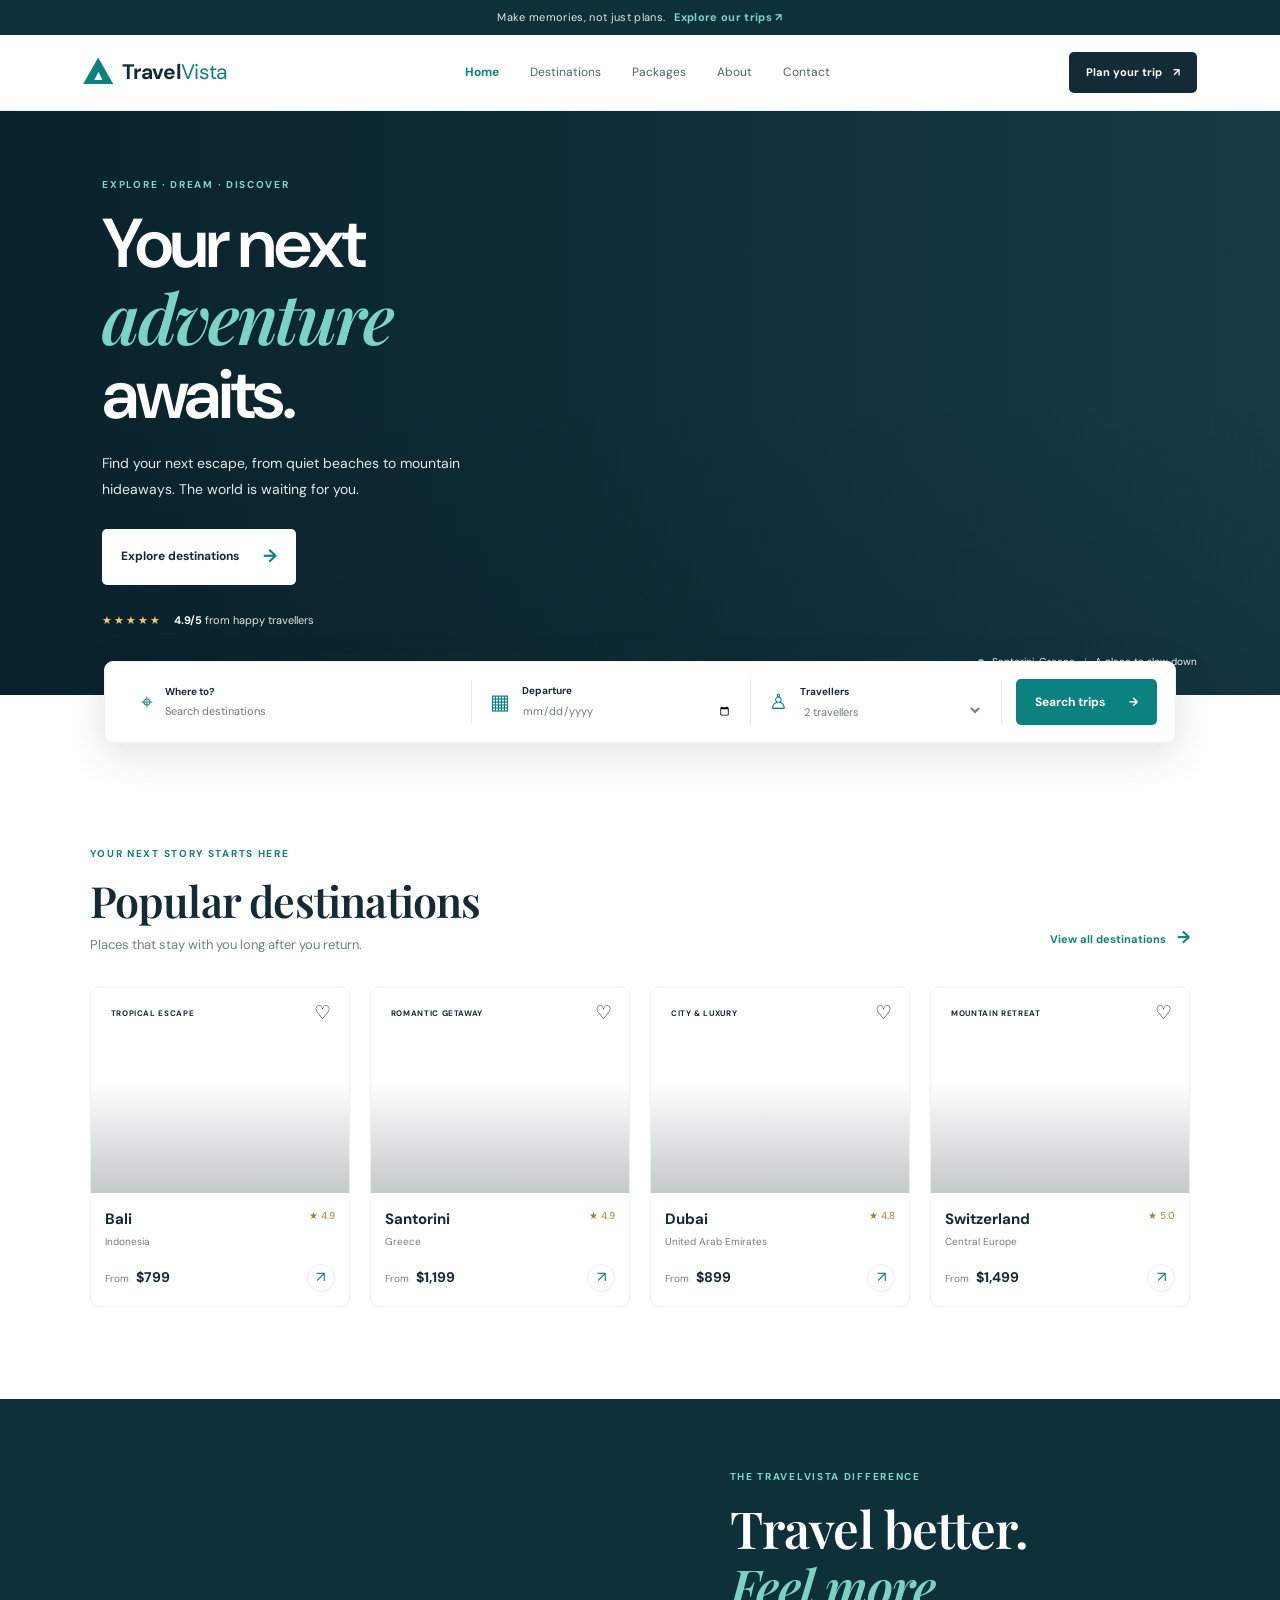
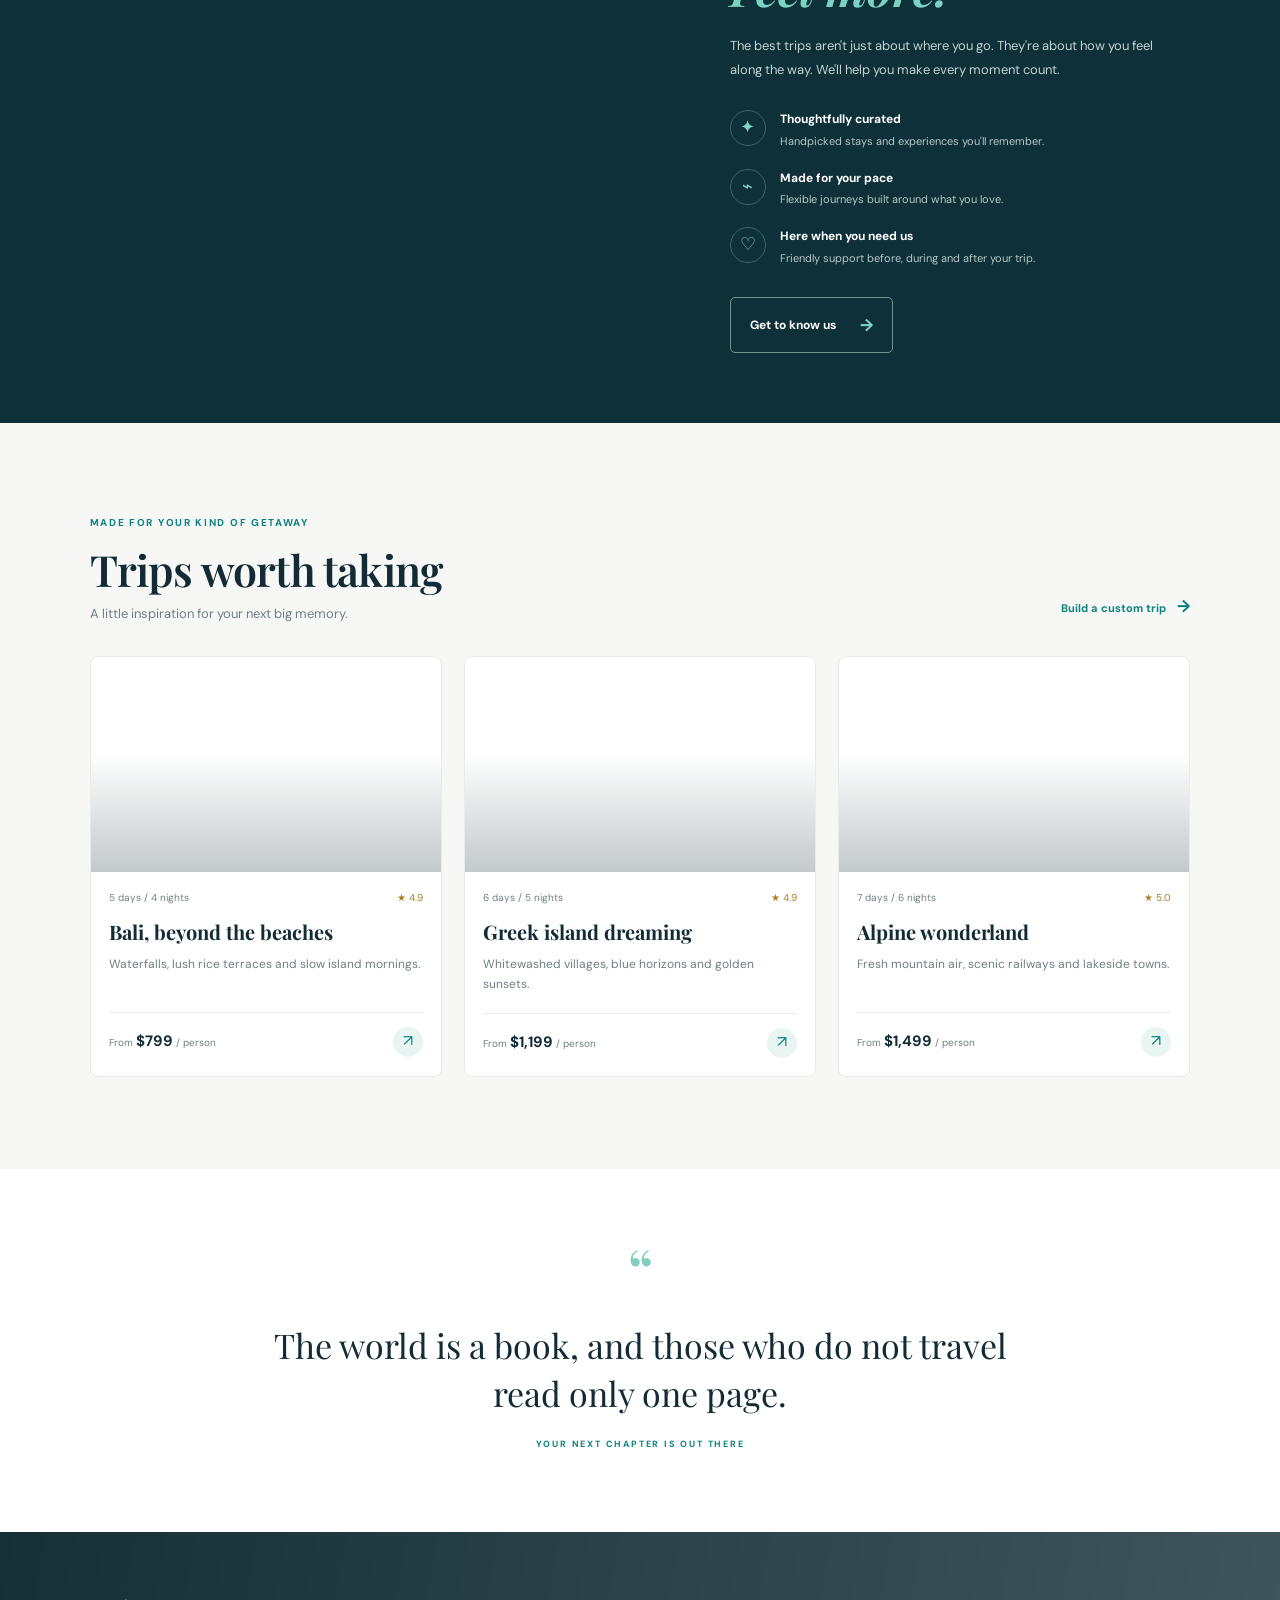
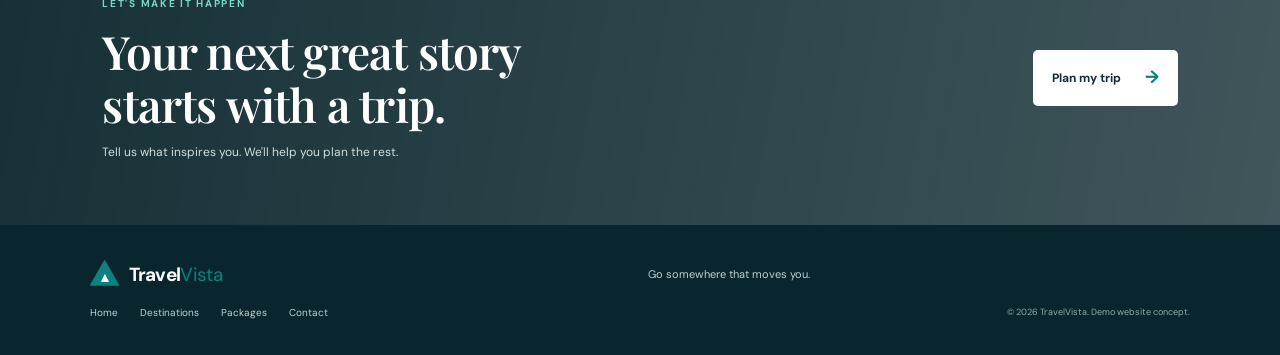
==== index.html @ b0560ffe "Add files via upload" ====
<!DOCTYPE html>
<html lang="en">
<head>
  <meta charset="UTF-8" />
  <meta name="viewport" content="width=device-width, initial-scale=1.0" />
  <meta name="description" content="Discover unforgettable destinations and plan your next adventure with TravelVista." />
  <title>TravelVista — Your Next Adventure Awaits</title>
  <link rel="preconnect" href="https://fonts.googleapis.com">
  <link rel="preconnect" href="https://fonts.gstatic.com" crossorigin>
  <link href="https://fonts.googleapis.com/css2?family=DM+Sans:wght@400;500;600;700&family=Playfair+Display:wght@600;700&display=swap" rel="stylesheet">
  <link rel="stylesheet" href="style.css" />
</head>
<body>
  <div class="announcement">Make memories, not just plans. <a href="#packages">Explore our trips <span aria-hidden="true">↗</span></a></div>

  <header class="site-header">
    <a class="brand" href="#" aria-label="TravelVista home">
      <span class="brand-mark" aria-hidden="true">▲</span><span>Travel<span class="brand-light">Vista</span></span>
    </a>
    <button class="menu-toggle" aria-label="Open navigation" aria-expanded="false">☰</button>
    <nav class="nav-links" aria-label="Main navigation">
      <a class="active" href="#">Home</a>
      <a href="#destinations">Destinations</a>
      <a href="#packages">Packages</a>
      <a href="#why-us">About</a>
      <a href="#contact">Contact</a>
    </nav>
    <a class="header-cta" href="#booking">Plan your trip <span aria-hidden="true">↗</span></a>
  </header>

  <main>
    <section class="hero">
      <div class="hero-overlay"></div>
      <div class="hero-content">
        <p class="eyebrow light">EXPLORE · DREAM · DISCOVER</p>
        <h1>Your next <span>adventure</span><br> awaits.</h1>
        <p class="hero-copy">Find your next escape, from quiet beaches to mountain hideaways. The world is waiting for you.</p>
        <a class="button button-primary" href="#destinations">Explore destinations <span aria-hidden="true">→</span></a>
        <div class="hero-proof"><span class="proof-stars">★★★★★</span><span><strong>4.9/5</strong> from happy travellers</span></div>
      </div>
      <div class="hero-caption"><span class="caption-dot"></span> Santorini, Greece <span class="caption-divider">/</span> A place to slow down</div>
    </section>

    <section class="search-wrap" id="booking" aria-label="Search trips">
      <form class="search-panel" id="search-form">
        <label class="search-field">
          <span class="field-icon">⌖</span><span class="field-text"><span class="field-label">Where to?</span>
          <input id="destination-input" type="text" placeholder="Search destinations" /></span>
        </label>
        <label class="search-field">
          <span class="field-icon">▦</span><span class="field-text"><span class="field-label">Departure</span>
          <input id="date-input" type="date" aria-label="Departure date" /></span>
        </label>
        <label class="search-field travellers-field">
          <span class="field-icon">♙</span><span class="field-text"><span class="field-label">Travellers</span>
          <select id="travellers-input" aria-label="Number of travellers"><option>2 travellers</option><option>1 traveller</option><option>3 travellers</option><option>4+ travellers</option></select></span>
        </label>
        <button class="button search-button" type="submit">Search trips <span aria-hidden="true">→</span></button>
      </form>
      <p class="search-message" id="search-message" aria-live="polite"></p>
    </section>

    <section class="section destinations-section" id="destinations">
      <div class="section-heading">
        <div><p class="eyebrow">YOUR NEXT STORY STARTS HERE</p><h2>Popular destinations</h2><p class="section-copy">Places that stay with you long after you return.</p></div>
        <a class="text-link" href="#packages">View all destinations <span aria-hidden="true">→</span></a>
      </div>
      <div class="destination-grid">
        <a class="destination-card" href="#packages" data-destination="Bali">
          <div class="destination-image bali"><span class="card-tag">TROPICAL ESCAPE</span><span class="heart" aria-label="Save Bali">♡</span></div>
          <div class="destination-info"><div><h3>Bali</h3><p>Indonesia</p></div><span class="rating">★ 4.9</span></div>
          <div class="card-bottom"><span>From <strong>$799</strong></span><span class="round-arrow" aria-hidden="true">↗</span></div>
        </a>
        <a class="destination-card" href="#packages" data-destination="Santorini">
          <div class="destination-image santorini"><span class="card-tag">ROMANTIC GETAWAY</span><span class="heart" aria-label="Save Santorini">♡</span></div>
          <div class="destination-info"><div><h3>Santorini</h3><p>Greece</p></div><span class="rating">★ 4.9</span></div>
          <div class="card-bottom"><span>From <strong>$1,199</strong></span><span class="round-arrow" aria-hidden="true">↗</span></div>
        </a>
        <a class="destination-card" href="#packages" data-destination="Dubai">
          <div class="destination-image dubai"><span class="card-tag">CITY & LUXURY</span><span class="heart" aria-label="Save Dubai">♡</span></div>
          <div class="destination-info"><div><h3>Dubai</h3><p>United Arab Emirates</p></div><span class="rating">★ 4.8</span></div>
          <div class="card-bottom"><span>From <strong>$899</strong></span><span class="round-arrow" aria-hidden="true">↗</span></div>
        </a>
        <a class="destination-card" href="#packages" data-destination="Switzerland">
          <div class="destination-image switzerland"><span class="card-tag">MOUNTAIN RETREAT</span><span class="heart" aria-label="Save Switzerland">♡</span></div>
          <div class="destination-info"><div><h3>Switzerland</h3><p>Central Europe</p></div><span class="rating">★ 5.0</span></div>
          <div class="card-bottom"><span>From <strong>$1,499</strong></span><span class="round-arrow" aria-hidden="true">↗</span></div>
        </a>
      </div>
      <p class="empty-state" id="empty-state" hidden>No matching destinations yet. Try Bali, Santorini, Dubai or Switzerland.</p>
    </section>

    <section class="why-section" id="why-us">
      <div class="why-photo" role="img" aria-label="Traveller looking at a scenic mountain landscape"></div>
      <div class="why-content">
        <p class="eyebrow light">THE TRAVELVISTA DIFFERENCE</p>
        <h2>Travel better.<br><span>Feel more.</span></h2>
        <p class="why-copy">The best trips aren't just about where you go. They're about how you feel along the way. We'll help you make every moment count.</p>
        <div class="benefit-list">
          <div class="benefit"><span class="benefit-icon">✦</span><div><h3>Thoughtfully curated</h3><p>Handpicked stays and experiences you'll remember.</p></div></div>
          <div class="benefit"><span class="benefit-icon">⌁</span><div><h3>Made for your pace</h3><p>Flexible journeys built around what you love.</p></div></div>
          <div class="benefit"><span class="benefit-icon">♡</span><div><h3>Here when you need us</h3><p>Friendly support before, during and after your trip.</p></div></div>
        </div>
        <a class="button button-outline" href="#contact">Get to know us <span aria-hidden="true">→</span></a>
      </div>
    </section>

    <section class="section packages-section" id="packages">
      <div class="section-heading">
        <div><p class="eyebrow">MADE FOR YOUR KIND OF GETAWAY</p><h2>Trips worth taking</h2><p class="section-copy">A little inspiration for your next big memory.</p></div>
        <a class="text-link" href="#contact">Build a custom trip <span aria-hidden="true">→</span></a>
      </div>
      <div class="package-grid">
        <article class="package-card"><div class="package-image bali"></div><div class="package-body"><div class="package-meta"><span>5 days / 4 nights</span><span>★ 4.9</span></div><h3>Bali, beyond the beaches</h3><p>Waterfalls, lush rice terraces and slow island mornings.</p><div class="package-footer"><span>From <strong>$799</strong> / person</span><a href="#contact" aria-label="Ask about Bali escape">↗</a></div></div></article>
        <article class="package-card"><div class="package-image santorini"></div><div class="package-body"><div class="package-meta"><span>6 days / 5 nights</span><span>★ 4.9</span></div><h3>Greek island dreaming</h3><p>Whitewashed villages, blue horizons and golden sunsets.</p><div class="package-footer"><span>From <strong>$1,199</strong> / person</span><a href="#contact" aria-label="Ask about Greek island tour">↗</a></div></div></article>
        <article class="package-card"><div class="package-image switzerland"></div><div class="package-body"><div class="package-meta"><span>7 days / 6 nights</span><span>★ 5.0</span></div><h3>Alpine wonderland</h3><p>Fresh mountain air, scenic railways and lakeside towns.</p><div class="package-footer"><span>From <strong>$1,499</strong> / person</span><a href="#contact" aria-label="Ask about Alpine adventure">↗</a></div></div></article>
      </div>
    </section>

    <section class="quote-section">
      <span class="quote-mark" aria-hidden="true">“</span>
      <blockquote>The world is a book, and those who do not travel read only one page.</blockquote>
      <p>YOUR NEXT CHAPTER IS OUT THERE</p>
    </section>

    <section class="final-cta" id="contact">
      <div><p class="eyebrow light">LET'S MAKE IT HAPPEN</p><h2>Your next great story<br>starts with a trip.</h2><p>Tell us what inspires you. We'll help you plan the rest.</p></div>
      <a class="button button-light" href="mailto:hello@travelvista.example?subject=Plan%20my%20trip">Plan my trip <span aria-hidden="true">→</span></a>
    </section>
  </main>

  <footer class="site-footer">
    <a class="brand footer-brand" href="#"><span class="brand-mark" aria-hidden="true">▲</span><span>Travel<span class="brand-light">Vista</span></span></a>
    <p>Go somewhere that moves you.</p>
    <div class="footer-links"><a href="#">Home</a><a href="#destinations">Destinations</a><a href="#packages">Packages</a><a href="#contact">Contact</a></div>
    <small>© <span id="year"></span> TravelVista. Demo website concept.</small>
  </footer>

  <script src="script.js"></script>
</body>
</html>
---- style.css ----
*{box-sizing:border-box} :root{--ink:#122b36;--muted:#6f7f83;--teal:#0b827f;--teal-dark:#076664;--cream:#f7f8f5;--line:#e6ece9;--white:#fff;--serif:"Playfair Display",Georgia,serif;--sans:"DM Sans",Arial,sans-serif}html{scroll-behavior:smooth;scroll-padding-top:90px}body{margin:0;color:var(--ink);font-family:var(--sans);background:#fff;line-height:1.55}a{color:inherit;text-decoration:none}button,input,select{font:inherit}.announcement{display:flex;justify-content:center;gap:9px;padding:9px 16px;background:#0e3039;color:#dce9e5;font-size:11px;letter-spacing:.03em}.announcement a{color:#7dd3c7;font-weight:700}.site-header{height:76px;display:flex;align-items:center;justify-content:space-between;padding:0 6.5%;gap:24px;background:#fff;position:sticky;top:0;z-index:20;border-bottom:1px solid rgba(18,43,54,.07)}.brand{display:flex;align-items:center;gap:9px;font-weight:700;font-size:21px;letter-spacing:-.7px;white-space:nowrap}.brand-mark{display:grid;place-items:center;width:30px;height:30px;color:white;background:var(--teal);clip-path:polygon(50% 0,100% 88%,0 88%);font-size:14px;padding-top:7px}.brand-light{font-weight:400;color:var(--teal)}.nav-links{display:flex;gap:31px;align-items:center}.nav-links a{font-size:12px;color:#50636a;transition:color .2s}.nav-links a:hover,.nav-links a.active{color:var(--teal);font-weight:700}.header-cta{background:var(--ink);color:#fff;border-radius:5px;padding:12px 17px;font-size:11px;font-weight:700;white-space:nowrap}.header-cta span{margin-left:8px}.menu-toggle{display:none;border:0;background:none;color:var(--ink);font-size:24px}.hero{min-height:520px;position:relative;display:flex;align-items:center;overflow:hidden;background:#173d47 url('https://images.unsplash.com/photo-1613395877344-13d4a8e0d49e?auto=format&fit=crop&w=2000&q=85') center 48%/cover no-repeat;color:white}.hero-overlay{position:absolute;inset:0;background:linear-gradient(90deg,rgba(7,29,38,.84) 0%,rgba(7,29,38,.57) 42%,rgba(7,29,38,.04) 100%),linear-gradient(0deg,rgba(7,29,38,.25),transparent 50%)}.hero-content{position:relative;z-index:1;padding:66px 8%;max-width:720px}.eyebrow{font-size:10px;letter-spacing:.17em;font-weight:700;color:var(--teal);margin:0 0 14px}.eyebrow.light{color:#7ed7c9}.hero h1{font-size:clamp(42px,5.4vw,70px);line-height:1.06;letter-spacing:-2.6px;margin:0 0 20px;font-weight:600}.hero h1 span{font-family:var(--serif);font-style:italic;color:#79d4c4;font-weight:600}.hero-copy{font-size:14px;max-width:420px;color:#e0e9e7;margin:0 0 27px;line-height:1.8}.button{display:inline-flex;align-items:center;justify-content:center;gap:24px;border:0;border-radius:5px;padding:14px 19px;font-size:12px;font-weight:700;cursor:pointer;transition:transform .2s,background .2s}.button:hover{transform:translateY(-2px)}.button-primary{background:#fff;color:var(--ink)}.button-primary span{color:var(--teal);font-size:18px}.hero-proof{display:flex;align-items:center;gap:12px;margin-top:27px;color:#dce7e4;font-size:11px}.proof-stars{color:#f6c86b;letter-spacing:2px}.hero-proof strong{color:#fff}.hero-caption{position:absolute;right:6.5%;bottom:25px;display:flex;align-items:center;gap:8px;font-size:10px;color:#f3f5f3}.caption-dot{width:6px;height:6px;border-radius:50%;background:#70d5c4}.caption-divider{opacity:.5}.search-wrap{position:relative;z-index:3;max-width:1120px;margin:-34px auto 0;padding:0 24px}.search-panel{display:grid;grid-template-columns:1.25fr 1fr .9fr auto;align-items:center;background:white;padding:17px 18px;border-radius:9px;box-shadow:0 12px 42px rgba(15,45,52,.13);border:1px solid #eef1ef}.search-field{display:flex;align-items:center;gap:12px;padding:4px 18px;border-right:1px solid var(--line);min-width:0}.field-icon{font-size:21px;color:var(--teal)}.field-text{display:flex;flex-direction:column;min-width:0;width:100%}.field-label{font-size:10px;font-weight:700;color:var(--ink)}.search-field input,.search-field select{border:0;outline:0;padding:4px 0 0;background:transparent;color:var(--muted);font-size:11px;width:100%;min-width:0}.search-button{background:var(--teal);color:white;margin-left:14px;white-space:nowrap}.search-button:hover{background:var(--teal-dark)}.search-message{text-align:center;color:var(--teal);font-size:12px;margin:9px 0 -14px;min-height:16px}.section{padding:92px 7%}.section-heading{display:flex;align-items:flex-end;justify-content:space-between;gap:20px;margin-bottom:32px}.section-heading h2,.why-content h2,.final-cta h2{font-family:var(--serif);font-size:clamp(30px,3.5vw,43px);line-height:1.15;letter-spacing:-.8px;margin:0 0 10px;font-weight:600}.section-copy{margin:0;color:var(--muted);font-size:13px}.text-link{font-size:11px;color:var(--teal);font-weight:700;padding-bottom:5px;white-space:nowrap}.text-link span{font-size:17px;margin-left:8px}.destination-grid{display:grid;grid-template-columns:repeat(4,minmax(0,1fr));gap:20px}.destination-card{display:block;min-width:0;border:1px solid #edf0ed;border-radius:9px;overflow:hidden;background:white;transition:transform .25s,box-shadow .25s}.destination-card:hover{transform:translateY(-5px);box-shadow:0 15px 35px rgba(16,48,55,.11)}.destination-image,.package-image{height:205px;position:relative;background-size:cover;background-position:center}.destination-image:after,.package-image:after{content:"";position:absolute;inset:0;background:linear-gradient(0deg,rgba(8,29,34,.24),transparent 55%)}.bali{background-image:url('https://images.unsplash.com/photo-1537996194471-e657df975ab4?auto=format&fit=crop&w=900&q=80')}.santorini{background-image:url('https://images.unsplash.com/photo-1613395877344-13d4a8e0d49e?auto=format&fit=crop&w=900&q=80')}.dubai{background-image:url('https://images.unsplash.com/photo-1512453979798-5ea266f8880c?auto=format&fit=crop&w=900&q=80')}.switzerland{background-image:url('https://images.unsplash.com/photo-1531366936337-7c912a4589a7?auto=format&fit=crop&w=900&q=80')}.card-tag{position:absolute;z-index:1;left:12px;top:13px;padding:6px 8px;border-radius:3px;background:rgba(255,255,255,.94);font-size:8px;font-weight:700;letter-spacing:.08em;color:var(--ink)}.heart{position:absolute;z-index:1;right:12px;top:10px;width:28px;height:28px;display:grid;place-items:center;border-radius:50%;background:rgba(255,255,255,.9);font-size:19px;color:var(--ink)}.heart.saved{color:#d44b5c}.destination-info{display:flex;justify-content:space-between;align-items:flex-start;padding:15px 14px 7px}.destination-info h3{font-size:15px;margin:0 0 2px}.destination-info p{font-size:10px;color:var(--muted);margin:0}.rating{font-size:10px;color:#b17c22;white-space:nowrap}.card-bottom{display:flex;justify-content:space-between;align-items:center;padding:8px 14px 14px;font-size:10px;color:var(--muted)}.card-bottom strong{color:var(--ink);font-size:14px;margin-left:4px}.round-arrow{display:grid;place-items:center;width:28px;height:28px;border:1px solid var(--line);border-radius:50%;color:var(--teal);font-size:15px}.empty-state{color:var(--muted);font-size:13px}.why-section{display:grid;grid-template-columns:1fr 1fr;min-height:570px;background:#0d3039;color:white}.why-photo{background:url('https://images.unsplash.com/photo-1464822759023-fed622ff2c3b?auto=format&fit=crop&w=1200&q=85') center/cover no-repeat;min-height:500px}.why-content{padding:70px clamp(35px,7vw,105px);align-self:center}.why-content h2{font-size:clamp(38px,4vw,51px);margin-bottom:18px}.why-content h2 span{font-style:italic;color:#7bd2c3}.why-copy{font-size:13px;line-height:1.85;color:#c3d2d1;max-width:430px;margin-bottom:28px}.benefit-list{display:grid;gap:19px;margin-bottom:30px}.benefit{display:flex;gap:14px;align-items:flex-start}.benefit-icon{display:grid;place-items:center;flex:0 0 36px;height:36px;border:1px solid #3c666a;border-radius:50%;color:#81d5c7;font-size:18px}.benefit h3{font-size:12px;margin:0 0 4px}.benefit p{font-size:11px;color:#b7c8c7;margin:0}.button-outline{border:1px solid #73918f;color:white;background:transparent}.button-outline span{color:#7bd2c3;font-size:17px}.packages-section{background:#f7f8f5}.package-grid{display:grid;grid-template-columns:repeat(3,minmax(0,1fr));gap:22px}.package-card{background:white;border:1px solid #e8ece8;border-radius:8px;overflow:hidden;transition:transform .25s,box-shadow .25s}.package-card:hover{transform:translateY(-4px);box-shadow:0 15px 32px rgba(16,48,55,.09)}.package-image{height:215px}.package-body{padding:18px}.package-meta{display:flex;justify-content:space-between;color:var(--muted);font-size:10px}.package-meta span:last-child{color:#b17c22}.package-body h3{font-family:var(--serif);font-size:20px;margin:10px 0 7px}.package-body>p{color:var(--muted);font-size:12px;line-height:1.7;min-height:40px;margin:0 0 18px}.package-footer{display:flex;align-items:center;justify-content:space-between;border-top:1px solid var(--line);padding-top:14px;font-size:10px;color:var(--muted)}.package-footer strong{font-size:15px;color:var(--ink)}.package-footer a{width:30px;height:30px;border-radius:50%;background:#e9f5f2;display:grid;place-items:center;color:var(--teal);font-size:16px}.quote-section{text-align:center;padding:75px 20px 80px;background:white}.quote-mark{font-family:var(--serif);font-size:65px;line-height:.8;color:#82cfc2}.quote-section blockquote{font-family:var(--serif);font-size:clamp(23px,3vw,34px);max-width:760px;line-height:1.4;margin:18px auto;color:var(--ink)}.quote-section p{font-size:9px;font-weight:700;letter-spacing:.2em;color:var(--teal);margin:20px 0 0}.final-cta{display:flex;align-items:center;justify-content:space-between;gap:30px;padding:64px 8%;background:linear-gradient(100deg,rgba(7,35,42,.94),rgba(7,35,42,.77)),url('https://images.unsplash.com/photo-1476514525535-07fb3b4ae5f1?auto=format&fit=crop&w=1800&q=80') center/cover;color:white}.final-cta h2{font-size:clamp(32px,4vw,46px);margin-bottom:12px}.final-cta>div>p:last-child{font-size:12px;color:#d1dfdc;margin:0}.button-light{background:white;color:var(--ink);white-space:nowrap}.button-light span{color:var(--teal);font-size:18px}.site-footer{display:grid;grid-template-columns:1fr 1fr;align-items:center;gap:16px;padding:34px 7%;background:#09262e;color:#c2d1ce}.footer-brand{color:white;font-size:19px}.site-footer>p{font-size:11px;margin:0}.footer-links{display:flex;gap:22px;font-size:10px}.footer-links a:hover{color:#7bd2c3}.site-footer small{justify-self:end;font-size:9px;color:#93aaa7}.menu-toggle{cursor:pointer}
@media(max-width:900px){.site-header{padding:0 4%;gap:14px}.nav-links{gap:16px}.header-cta{padding:11px 12px}.destination-grid{grid-template-columns:repeat(2,minmax(0,1fr))}.destination-image{height:230px}.search-panel{grid-template-columns:1fr 1fr;gap:14px}.search-field{border-right:0;border-bottom:1px solid var(--line);padding:9px}.search-button{margin:0;min-height:48px}.why-content{padding:50px 35px}.package-grid{gap:14px}.package-image{height:170px}}
@media(max-width:650px){.announcement{font-size:10px}.site-header{height:66px;padding:0 5%}.brand{font-size:19px}.menu-toggle{display:block;margin-left:auto}.nav-links{display:none;position:absolute;top:65px;left:0;right:0;background:white;padding:18px 5% 22px;box-shadow:0 15px 20px rgba(10,40,45,.1);flex-direction:column;align-items:flex-start;gap:18px}.nav-links.open{display:flex}.nav-links a{font-size:14px}.header-cta{font-size:10px;padding:10px}.hero{min-height:510px;background-position:58% center}.hero-content{padding:62px 6%}.hero h1{font-size:47px;letter-spacing:-1.8px}.hero-copy{max-width:310px;font-size:13px}.hero-caption{right:6%;font-size:9px}.search-wrap{margin-top:-22px;padding:0 5%}.search-panel{padding:12px;grid-template-columns:1fr 1fr;gap:7px}.search-field{padding:9px 5px;gap:7px}.field-icon{font-size:17px}.field-label{font-size:9px}.search-field input,.search-field select{font-size:10px}.search-button{grid-column:1/-1}.section{padding:65px 5%}.section-heading{align-items:flex-start;flex-direction:column;margin-bottom:25px;gap:12px}.section-heading h2{font-size:34px}.destination-grid{gap:12px}.destination-image{height:160px}.card-tag{font-size:7px;left:7px;top:8px}.heart{right:7px;top:7px;width:25px;height:25px}.destination-info{padding:12px 10px 5px}.destination-info h3{font-size:13px}.destination-info p{font-size:9px}.rating{font-size:9px}.card-bottom{padding:7px 10px 11px;font-size:9px}.card-bottom strong{font-size:12px}.round-arrow{width:25px;height:25px}.why-section{grid-template-columns:1fr}.why-photo{min-height:280px}.why-content{padding:48px 7% 55px}.why-content h2{font-size:42px}.package-grid{grid-template-columns:1fr;gap:18px}.package-image{height:220px}.package-body h3{font-size:21px}.package-body>p{min-height:0}.quote-section{padding:58px 7%}.final-cta{padding:50px 7%;align-items:flex-start;flex-direction:column}.final-cta h2{font-size:36px}.site-footer{grid-template-columns:1fr;gap:13px;padding:30px 6%}.site-footer small{justify-self:start}.footer-links{flex-wrap:wrap;gap:17px}.search-message{margin-bottom:-10px}}
@media(prefers-reduced-motion:reduce){html{scroll-behavior:auto}*,*:before,*:after{transition:none!important}}
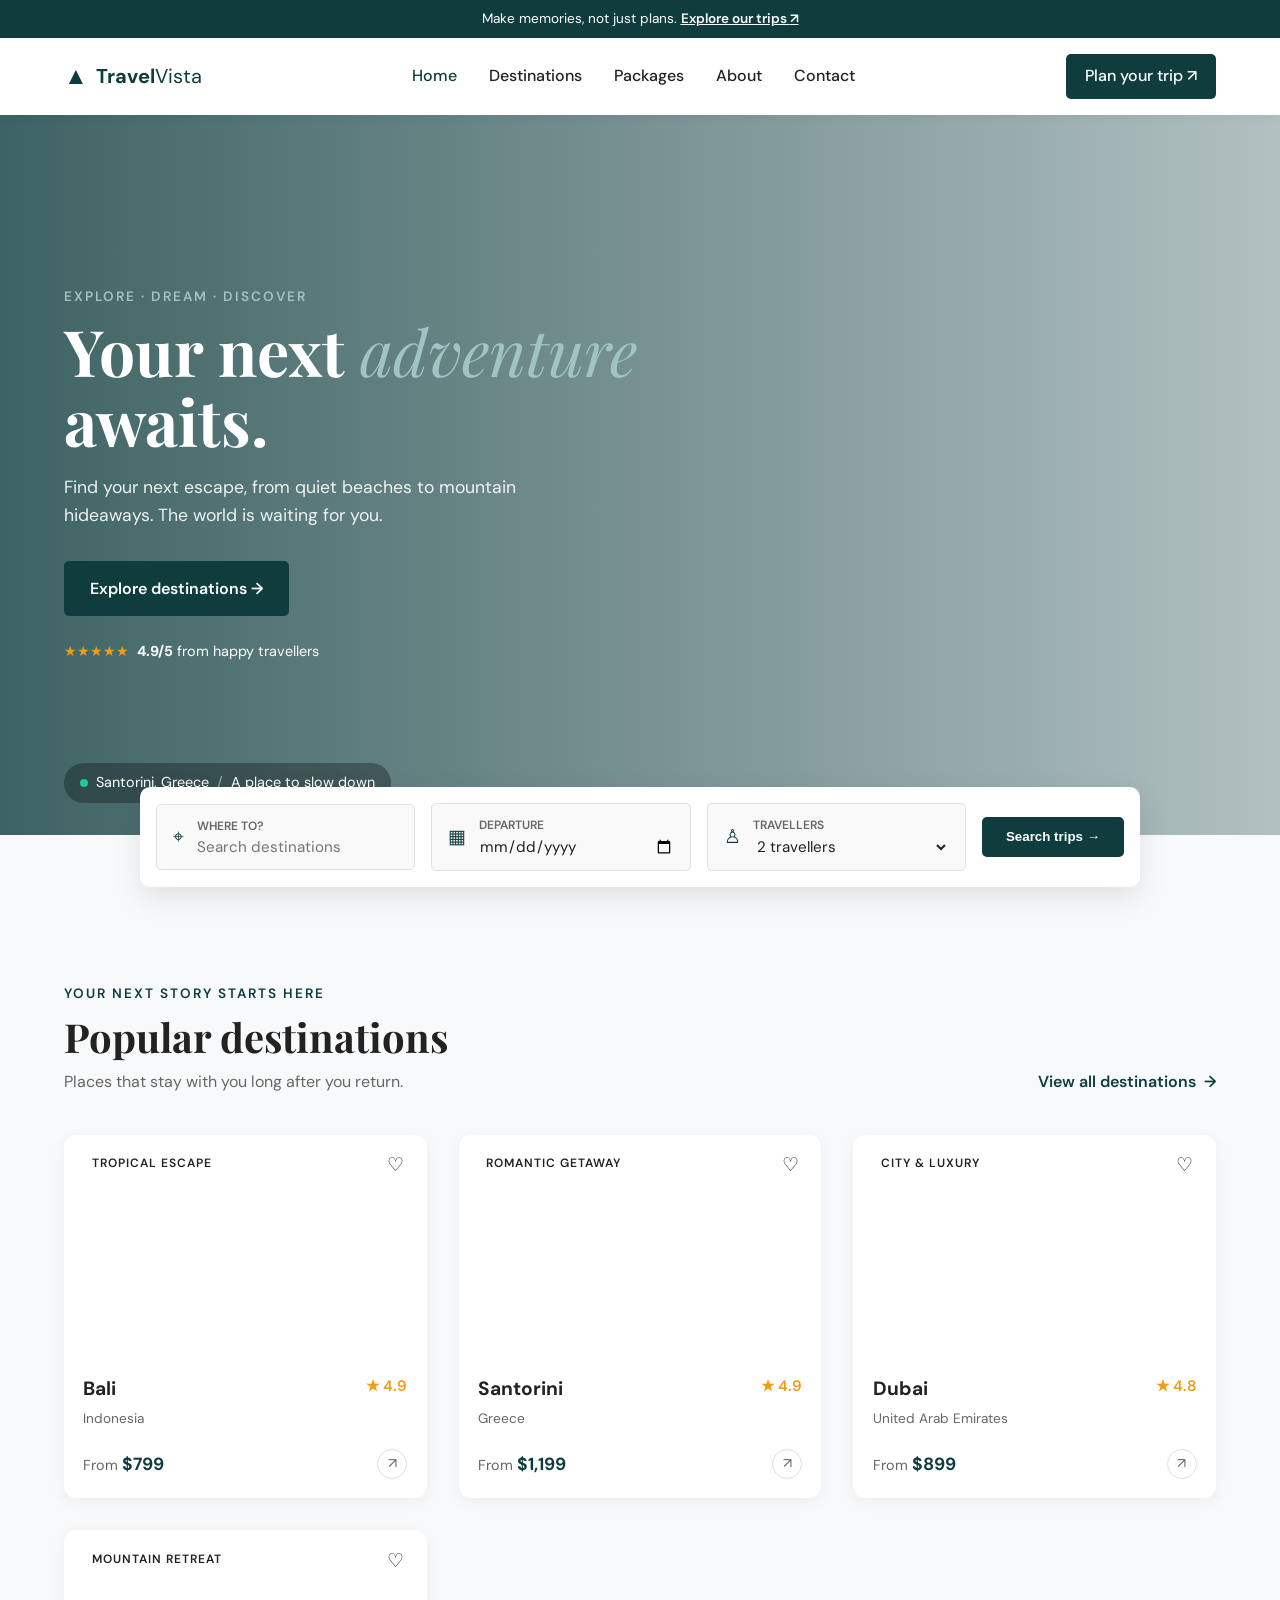
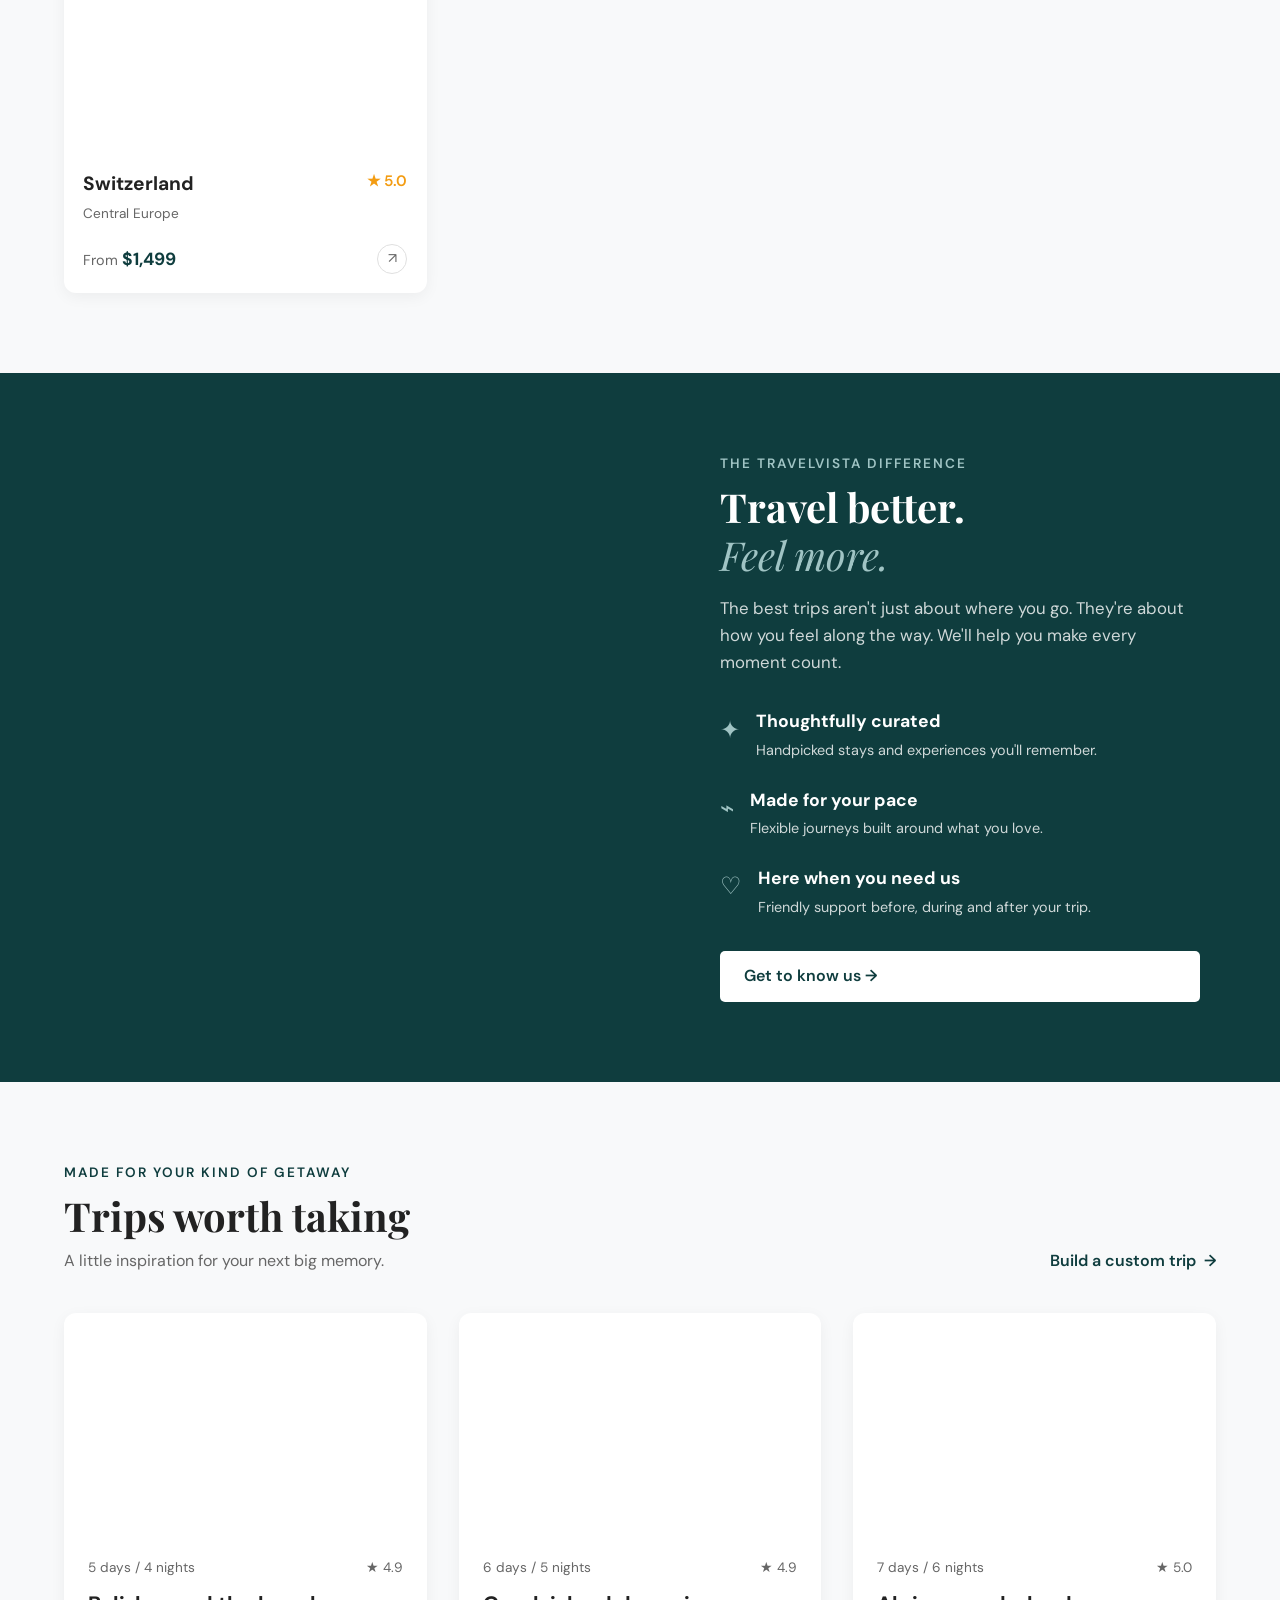
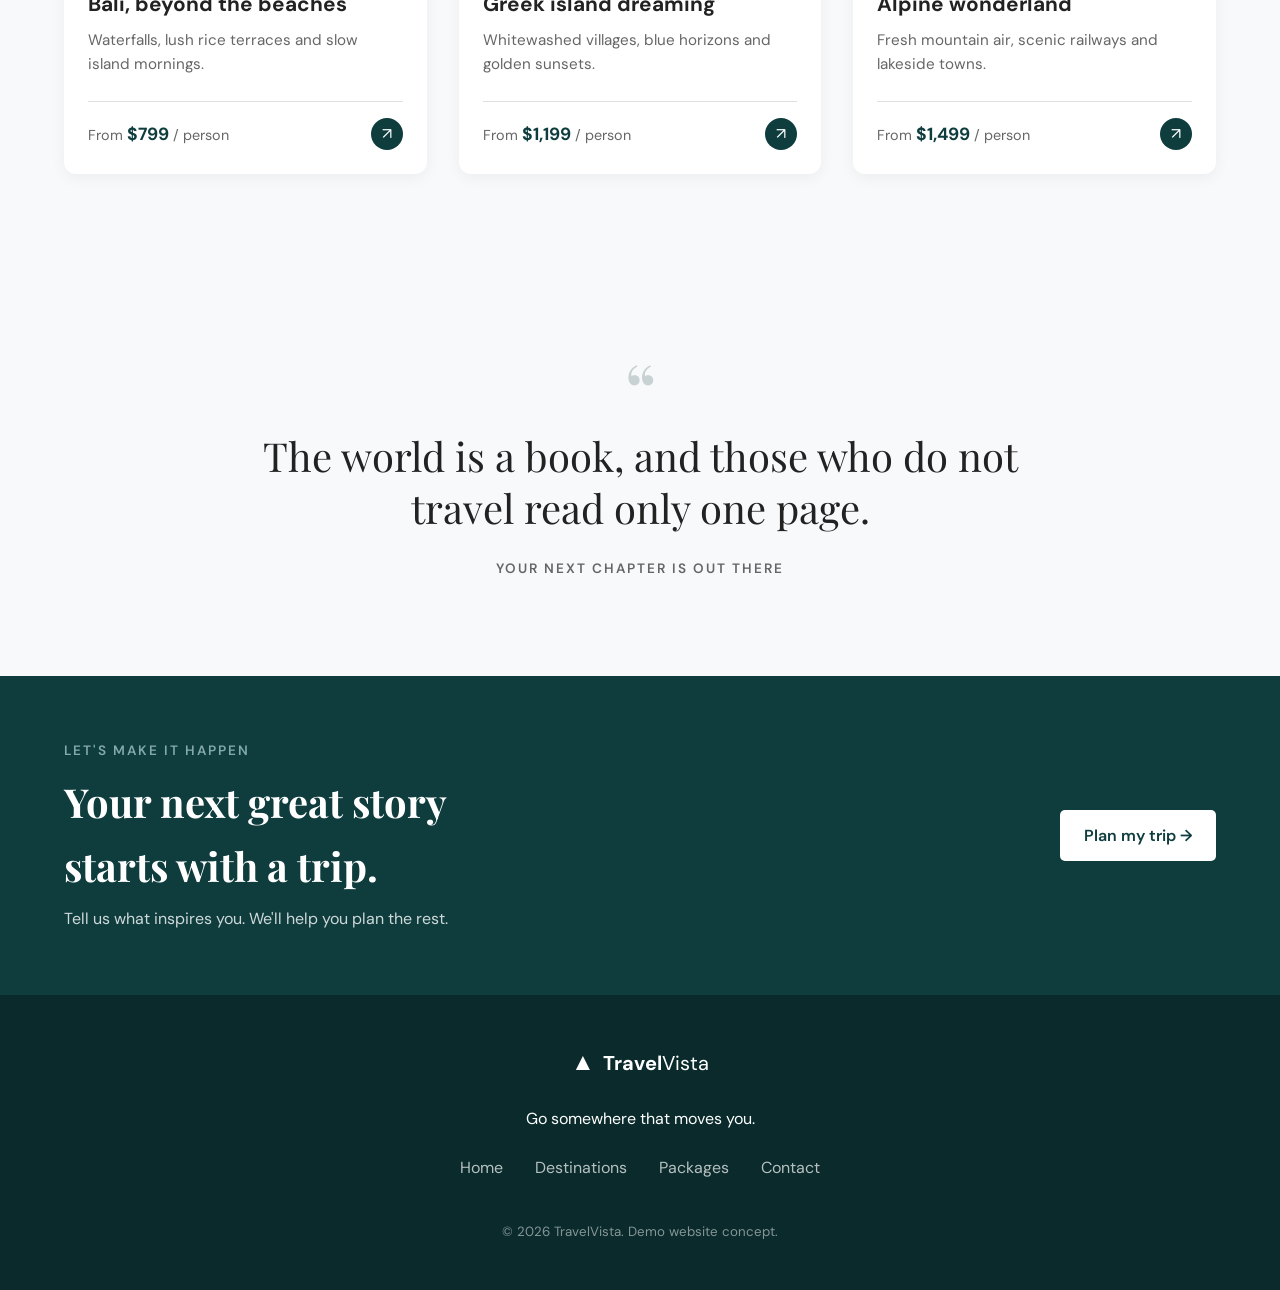
==== commit 57f08ddd: "Update index.html" ====
--- a/index.html
+++ b/index.html
@@ -5,12 +5,224 @@
   <meta name="viewport" content="width=device-width, initial-scale=1.0" />
   <meta name="description" content="Discover unforgettable destinations and plan your next adventure with TravelVista." />
   <title>TravelVista — Your Next Adventure Awaits</title>
+  
+  <!-- Fonts & Preconnect for fast loading -->
   <link rel="preconnect" href="https://fonts.googleapis.com">
   <link rel="preconnect" href="https://fonts.gstatic.com" crossorigin>
+  <link rel="preconnect" href="https://images.unsplash.com">
   <link href="https://fonts.googleapis.com/css2?family=DM+Sans:wght@400;500;600;700&family=Playfair+Display:wght@600;700&display=swap" rel="stylesheet">
-  <link rel="stylesheet" href="style.css" />
+
+  <!-- Embedded CSS for perfect visibility & responsiveness -->
+  <style>
+    /* === GLOBAL STYLES === */
+    :root {
+      --primary: #0f3d3e; 
+      --primary-hover: #0a2a2b;
+      --text-dark: #222;
+      --text-muted: #666;
+      --bg-light: #f8f9fa;
+      --white: #ffffff;
+      --border: #e0e0e0;
+      --font-heading: 'Playfair Display', serif;
+      --font-body: 'DM Sans', sans-serif;
+    }
+
+    * { margin: 0; padding: 0; box-sizing: border-box; }
+    body { font-family: var(--font-body); color: var(--text-dark); background-color: var(--bg-light); line-height: 1.6; overflow-x: hidden; }
+    a { text-decoration: none; color: inherit; }
+    ul { list-style: none; }
+
+    /* === ANNOUNCEMENT & HEADER === */
+    .announcement { background: var(--primary); color: var(--white); text-align: center; padding: 0.5rem; font-size: 0.85rem; }
+    .announcement a { font-weight: 600; text-decoration: underline; }
+
+    .site-header {
+      display: flex; align-items: center; justify-content: space-between;
+      padding: 1rem 5%; background: var(--white);
+      box-shadow: 0 2px 10px rgba(0,0,0,0.05);
+      position: sticky; top: 0; z-index: 100;
+    }
+
+    .brand { display: flex; align-items: center; gap: 0.5rem; font-size: 1.25rem; font-weight: 700; color: var(--primary); }
+    .brand-mark { font-size: 1.5rem; }
+    .brand-light { font-weight: 400; }
+
+    .nav-links { display: flex; gap: 2rem; }
+    .nav-links a { font-weight: 500; color: var(--text-dark); transition: color 0.3s; }
+    .nav-links a:hover, .nav-links a.active { color: var(--primary); }
+
+    .header-cta { background: var(--primary); color: var(--white); padding: 0.6rem 1.2rem; border-radius: 5px; font-weight: 500; transition: background 0.3s; }
+    .header-cta:hover { background: var(--primary-hover); }
+    .menu-toggle { display: none; background: none; border: none; font-size: 1.5rem; cursor: pointer; }
+
+    /* === HERO SECTION === */
+    .hero {
+      position: relative;
+      background-image: url('https://images.unsplash.com/photo-1537996194471-e657df975ab4?auto=format&fit=crop&w=1600&q=60');
+      background-size: cover; background-position: center;
+      min-height: 80vh;
+      display: flex; align-items: center;
+      padding: 0 5%;
+      color: var(--white);
+    }
+    .hero-overlay {
+      position: absolute; top: 0; left: 0; right: 0; bottom: 0;
+      background: linear-gradient(to right, rgba(15, 61, 62, 0.8) 0%, rgba(15, 61, 62, 0.3) 100%);
+    }
+    .hero-content { position: relative; z-index: 10; max-width: 600px; }
+    .eyebrow { font-size: 0.85rem; font-weight: 600; letter-spacing: 2px; text-transform: uppercase; margin-bottom: 0.5rem; color: var(--primary); }
+    .eyebrow.light { color: #a0c4c4; }
+    .hero h1 { font-family: var(--font-heading); font-size: 4rem; line-height: 1.1; margin-bottom: 1rem; }
+    .hero h1 span { font-style: italic; font-weight: 400; color: #a0c4c4; }
+    .hero-copy { font-size: 1.1rem; opacity: 0.9; margin-bottom: 2rem; max-width: 500px; }
+    
+    .button { display: inline-block; padding: 0.8rem 1.5rem; border-radius: 5px; font-weight: 600; transition: all 0.3s; cursor: pointer; }
+    .button-primary { background: var(--primary); color: var(--white); border: 2px solid var(--primary); }
+    .button-primary:hover { background: var(--primary-hover); border-color: var(--primary-hover); }
+    .button-outline { background: transparent; color: var(--primary); border: 2px solid var(--primary); }
+    .button-outline:hover { background: var(--primary); color: var(--white); }
+    .button-light { background: var(--white); color: var(--primary); }
+    .button-light:hover { background: #e8f0f0; }
+
+    .hero-proof { display: flex; align-items: center; gap: 0.5rem; margin-top: 1.5rem; font-size: 0.9rem; }
+    .proof-stars { color: #f39c12; }
+
+    .hero-caption {
+      position: absolute; bottom: 2rem; left: 5%; z-index: 10;
+      font-size: 0.9rem; display: flex; align-items: center; gap: 0.5rem;
+      background: rgba(0,0,0,0.3); padding: 0.5rem 1rem; border-radius: 20px; backdrop-filter: blur(5px);
+    }
+    .caption-dot { width: 8px; height: 8px; background: #20c997; border-radius: 50%; }
+    .caption-divider { opacity: 0.5; }
+
+    /* === SEARCH PANEL === */
+    .search-wrap { padding: 0 5%; position: relative; z-index: 20; margin-top: -3rem; }
+    .search-panel {
+      background: var(--white); padding: 1rem;
+      border-radius: 10px; box-shadow: 0 10px 30px rgba(0,0,0,0.1);
+      display: flex; gap: 1rem; flex-wrap: wrap; align-items: center;
+      max-width: 1000px; margin: 0 auto;
+    }
+    .search-field {
+      flex: 1; min-width: 200px; display: flex; align-items: center; gap: 0.8rem;
+      padding: 0.8rem 1rem; background: #f9f9f9; border-radius: 5px;
+      border: 1px solid var(--border); cursor: pointer;
+    }
+    .field-icon { font-size: 1.2rem; color: var(--primary); }
+    .field-text { display: flex; flex-direction: column; width: 100%; }
+    .field-label { font-size: 0.75rem; font-weight: 600; color: var(--text-muted); text-transform: uppercase; }
+    .search-field input, .search-field select {
+      border: none; background: transparent; font-family: var(--font-body);
+      font-size: 0.95rem; outline: none; width: 100%; color: var(--text-dark);
+    }
+    .search-button { padding: 0.8rem 1.5rem; height: 100%; white-space: nowrap; background: var(--primary); color: var(--white); border: none; border-radius: 5px; font-weight: 600; cursor: pointer; }
+    .search-message { text-align: center; margin-top: 1rem; font-weight: 500; color: var(--primary); }
+
+    /* === SECTIONS & HEADINGS === */
+    .section { padding: 5rem 5%; max-width: 1400px; margin: 0 auto; }
+    .section-heading { display: flex; justify-content: space-between; align-items: flex-end; margin-bottom: 2.5rem; flex-wrap: wrap; gap: 1rem; }
+    .section-heading h2 { font-family: var(--font-heading); font-size: 2.5rem; color: var(--text-dark); line-height: 1.2; }
+    .section-copy { color: var(--text-muted); margin-top: 0.5rem; }
+    .text-link { font-weight: 600; color: var(--primary); display: flex; align-items: center; gap: 0.5rem; transition: gap 0.3s; }
+    .text-link:hover { gap: 0.8rem; }
+
+    /* === DESTINATIONS GRID === */
+    .destination-grid { display: grid; grid-template-columns: repeat(auto-fill, minmax(280px, 1fr)); gap: 2rem; }
+    .destination-card {
+      background: var(--white); border-radius: 12px; overflow: hidden;
+      box-shadow: 0 4px 15px rgba(0,0,0,0.05); transition: transform 0.3s, box-shadow 0.3s;
+      display: flex; flex-direction: column; cursor: pointer;
+    }
+    .destination-card:hover { transform: translateY(-5px); box-shadow: 0 10px 25px rgba(0,0,0,0.1); }
+    .destination-image { height: 220px; background-size: cover; background-position: center; position: relative; }
+    .card-tag { position: absolute; top: 15px; left: 15px; background: rgba(255,255,255,0.9); padding: 0.3rem 0.8rem; border-radius: 4px; font-size: 0.75rem; font-weight: 600; letter-spacing: 1px; }
+    .heart { position: absolute; top: 15px; right: 15px; background: rgba(255,255,255,0.8); width: 32px; height: 32px; border-radius: 50%; display: flex; align-items: center; justify-content: center; cursor: pointer; font-size: 1.2rem; transition: background 0.3s; }
+    .heart:hover { background: var(--white); }
+    .destination-info { padding: 1.2rem; display: flex; justify-content: space-between; align-items: flex-start; }
+    .destination-info h3 { font-size: 1.2rem; margin-bottom: 0.2rem; }
+    .destination-info p { font-size: 0.85rem; color: var(--text-muted); }
+    .rating { font-weight: 600; color: #f39c12; font-size: 0.95rem; }
+    .card-bottom { padding: 0 1.2rem 1.2rem; display: flex; justify-content: space-between; align-items: center; margin-top: auto; }
+    .card-bottom span { font-size: 0.9rem; color: var(--text-muted); }
+    .card-bottom strong { color: var(--primary); font-size: 1.1rem; }
+    .round-arrow { width: 30px; height: 30px; border: 1px solid var(--border); border-radius: 50%; display: flex; align-items: center; justify-content: center; transition: all 0.3s; }
+    .destination-card:hover .round-arrow { background: var(--primary); color: var(--white); border-color: var(--primary); }
+
+    /* Images */
+    .destination-image.bali, .package-image.bali { background-image: url('https://images.unsplash.com/photo-1537996194471-e657df975ab4?auto=format&fit=crop&w=600&q=60'); }
+    .destination-image.santorini, .package-image.santorini { background-image: url('https://images.unsplash.com/photo-1613395877344-13d4a8e0d49e?auto=format&fit=crop&w=600&q=60'); }
+    .destination-image.dubai { background-image: url('https://images.unsplash.com/photo-1512453979798-5ea266f8880c?auto=format&fit=crop&w=600&q=60'); }
+    .destination-image.switzerland, .package-image.switzerland { background-image: url('https://images.unsplash.com/photo-1530122037265-a5f1f91d3b99?auto=format&fit=crop&w=600&q=60'); }
+
+    /* === WHY SECTION === */
+    .why-section { display: grid; grid-template-columns: 1fr 1fr; background: var(--primary); color: var(--white); }
+    .why-photo { background-image: url('https://images.unsplash.com/photo-1503220317375-aaad61436b1b?auto=format&fit=crop&w=800&q=60'); background-size: cover; background-position: center; min-height: 500px; }
+    .why-content { padding: 5rem; display: flex; flex-direction: column; justify-content: center; }
+    .why-content h2 { font-family: var(--font-heading); font-size: 2.5rem; margin-bottom: 1rem; line-height: 1.2; }
+    .why-content h2 span { font-style: italic; font-weight: 400; color: #a0c4c4; }
+    .why-copy { opacity: 0.8; margin-bottom: 2rem; font-size: 1.05rem; }
+    
+    .benefit-list { display: flex; flex-direction: column; gap: 1.5rem; margin-bottom: 2rem; }
+    .benefit { display: flex; gap: 1rem; align-items: flex-start; }
+    .benefit-icon { font-size: 1.5rem; color: #a0c4c4; margin-top: 0.2rem; }
+    .benefit h3 { font-size: 1.1rem; margin-bottom: 0.2rem; }
+    .benefit p { opacity: 0.8; font-size: 0.9rem; }
+
+    /* === PACKAGES SECTION === */
+    .package-grid { display: grid; grid-template-columns: repeat(auto-fit, minmax(300px, 1fr)); gap: 2rem; }
+    .package-card { background: var(--white); border-radius: 12px; overflow: hidden; box-shadow: 0 4px 15px rgba(0,0,0,0.05); transition: transform 0.3s; display: flex; flex-direction: column; }
+    .package-card:hover { transform: translateY(-5px); }
+    .package-image { height: 220px; background-size: cover; background-position: center; }
+    .package-body { padding: 1.5rem; display: flex; flex-direction: column; flex-grow: 1; }
+    .package-meta { display: flex; justify-content: space-between; font-size: 0.85rem; color: var(--text-muted); margin-bottom: 0.5rem; }
+    .package-body h3 { font-size: 1.3rem; margin-bottom: 0.5rem; }
+    .package-body p { color: var(--text-muted); font-size: 0.95rem; margin-bottom: 1.5rem; flex-grow: 1; }
+    .package-footer { display: flex; justify-content: space-between; align-items: center; border-top: 1px solid var(--border); padding-top: 1rem; }
+    .package-footer span { font-size: 0.9rem; color: var(--text-muted); }
+    .package-footer strong { font-size: 1.1rem; color: var(--primary); }
+    .package-footer a { background: var(--primary); color: var(--white); width: 32px; height: 32px; border-radius: 50%; display: flex; align-items: center; justify-content: center; transition: background 0.3s; }
+    .package-footer a:hover { background: var(--primary-hover); }
+
+    /* === QUOTE SECTION === */
+    .quote-section { text-align: center; padding: 6rem 5%; background: var(--bg-light); }
+    .quote-mark { font-family: var(--font-heading); font-size: 5rem; color: var(--primary); opacity: 0.2; line-height: 1; }
+    .quote-section blockquote { font-family: var(--font-heading); font-size: 2.5rem; max-width: 800px; margin: 0 auto 1.5rem; line-height: 1.3; color: var(--text-dark); }
+    .quote-section p { font-size: 0.85rem; font-weight: 600; letter-spacing: 2px; color: var(--text-muted); }
+
+    /* === FINAL CTA === */
+    .final-cta { background: var(--primary); color: var(--white); padding: 4rem 5%; display: flex; justify-content: space-between; align-items: center; flex-wrap: wrap; gap: 2rem; }
+    .final-cta h2 { font-family: var(--font-heading); font-size: 2.5rem; margin: 0.5rem 0; }
+    .final-cta p { opacity: 0.8; }
+
+    /* === FOOTER === */
+    .site-footer { background: #0a2a2b; color: var(--white); padding: 3rem 5%; display: flex; flex-direction: column; align-items: center; text-align: center; gap: 1.5rem; }
+    .footer-brand { color: var(--white); }
+    .footer-links { display: flex; gap: 2rem; }
+    .footer-links a { opacity: 0.7; transition: opacity 0.3s; }
+    .footer-links a:hover { opacity: 1; }
+    .site-footer small { opacity: 0.5; margin-top: 1rem; }
+
+    /* === RESPONSIVE DESIGN === */
+    @media (max-width: 992px) {
+      .hero h1 { font-size: 3rem; }
+      .why-section { grid-template-columns: 1fr; }
+      .why-photo { min-height: 300px; }
+      .why-content { padding: 3rem 5%; }
+      .final-cta { flex-direction: column; text-align: center; }
+    }
+    @media (max-width: 768px) {
+      .nav-links, .header-cta { display: none; }
+      .menu-toggle { display: block; }
+      .hero h1 { font-size: 2.5rem; }
+      .search-panel { flex-direction: column; align-items: stretch; }
+      .search-field { width: 100%; }
+      .search-button { width: 100%; }
+      .footer-links { flex-direction: column; gap: 1rem; }
+    }
+  </style>
 </head>
 <body>
+  
   <div class="announcement">Make memories, not just plans. <a href="#packages">Explore our trips <span aria-hidden="true">↗</span></a></div>
 
   <header class="site-header">
@@ -29,6 +241,7 @@
   </header>
 
   <main>
+    <!-- Hero -->
     <section class="hero">
       <div class="hero-overlay"></div>
       <div class="hero-content">
@@ -41,6 +254,7 @@
       <div class="hero-caption"><span class="caption-dot"></span> Santorini, Greece <span class="caption-divider">/</span> A place to slow down</div>
     </section>
 
+    <!-- Search -->
     <section class="search-wrap" id="booking" aria-label="Search trips">
       <form class="search-panel" id="search-form">
         <label class="search-field">
@@ -60,6 +274,7 @@
       <p class="search-message" id="search-message" aria-live="polite"></p>
     </section>
 
+    <!-- Destinations -->
     <section class="section destinations-section" id="destinations">
       <div class="section-heading">
         <div><p class="eyebrow">YOUR NEXT STORY STARTS HERE</p><h2>Popular destinations</h2><p class="section-copy">Places that stay with you long after you return.</p></div>
@@ -90,6 +305,7 @@
       <p class="empty-state" id="empty-state" hidden>No matching destinations yet. Try Bali, Santorini, Dubai or Switzerland.</p>
     </section>
 
+    <!-- Why Us -->
     <section class="why-section" id="why-us">
       <div class="why-photo" role="img" aria-label="Traveller looking at a scenic mountain landscape"></div>
       <div class="why-content">
@@ -101,10 +317,11 @@
           <div class="benefit"><span class="benefit-icon">⌁</span><div><h3>Made for your pace</h3><p>Flexible journeys built around what you love.</p></div></div>
           <div class="benefit"><span class="benefit-icon">♡</span><div><h3>Here when you need us</h3><p>Friendly support before, during and after your trip.</p></div></div>
         </div>
-        <a class="button button-outline" href="#contact">Get to know us <span aria-hidden="true">→</span></a>
-      </div>
-    </section>
-
+        <a class="button button-light" href="#contact">Get to know us <span aria-hidden="true">→</span></a>
+      </div>
+    </section>
+
+    <!-- Packages -->
     <section class="section packages-section" id="packages">
       <div class="section-heading">
         <div><p class="eyebrow">MADE FOR YOUR KIND OF GETAWAY</p><h2>Trips worth taking</h2><p class="section-copy">A little inspiration for your next big memory.</p></div>
@@ -117,12 +334,14 @@
       </div>
     </section>
 
+    <!-- Quote -->
     <section class="quote-section">
       <span class="quote-mark" aria-hidden="true">“</span>
       <blockquote>The world is a book, and those who do not travel read only one page.</blockquote>
       <p>YOUR NEXT CHAPTER IS OUT THERE</p>
     </section>
 
+    <!-- Final CTA -->
     <section class="final-cta" id="contact">
       <div><p class="eyebrow light">LET'S MAKE IT HAPPEN</p><h2>Your next great story<br>starts with a trip.</h2><p>Tell us what inspires you. We'll help you plan the rest.</p></div>
       <a class="button button-light" href="mailto:hello@travelvista.example?subject=Plan%20my%20trip">Plan my trip <span aria-hidden="true">→</span></a>
@@ -136,6 +355,51 @@
     <small>© <span id="year"></span> TravelVista. Demo website concept.</small>
   </footer>
 
-  <script src="script.js"></script>
+  <!-- Embedded Script for Interactivity -->
+  <script>
+    // 1. Update Year
+    document.getElementById('year').textContent = new Date().getFullYear();
+
+    // 2. Mobile Menu Toggle
+    const menuToggle = document.querySelector('.menu-toggle');
+    const navLinks = document.querySelector('.nav-links');
+    if(menuToggle && navLinks) {
+      menuToggle.addEventListener('click', () => {
+        const isExpanded = menuToggle.getAttribute('aria-expanded') === 'true';
+        menuToggle.setAttribute('aria-expanded', !isExpanded);
+        // Basic inline style toggle for simplicity
+        if (navLinks.style.display === 'flex') {
+          navLinks.style.display = 'none';
+        } else {
+          navLinks.style.display = 'flex';
+          navLinks.style.flexDirection = 'column';
+          navLinks.style.position = 'absolute';
+          navLinks.style.top = '100%';
+          navLinks.style.left = '0';
+          navLinks.style.width = '100%';
+          navLinks.style.background = 'white';
+          navLinks.style.padding = '1rem';
+          navLinks.style.boxShadow = '0 5px 10px rgba(0,0,0,0.1)';
+        }
+      });
+    }
+
+    // 3. Simple Search Form Interaction
+    const searchForm = document.getElementById('search-form');
+    const searchMessage = document.getElementById('search-message');
+    if(searchForm) {
+      searchForm.addEventListener('submit', (e) => {
+        e.preventDefault();
+        const dest = document.getElementById('destination-input').value;
+        if(dest) {
+          searchMessage.textContent = `Searching for trips to ${dest}...`;
+          // Optional: Hide message after 3 seconds
+          setTimeout(() => { searchMessage.textContent = ''; }, 3000);
+        } else {
+          searchMessage.textContent = `Please enter a destination.`;
+        }
+      });
+    }
+  </script>
 </body>
 </html>
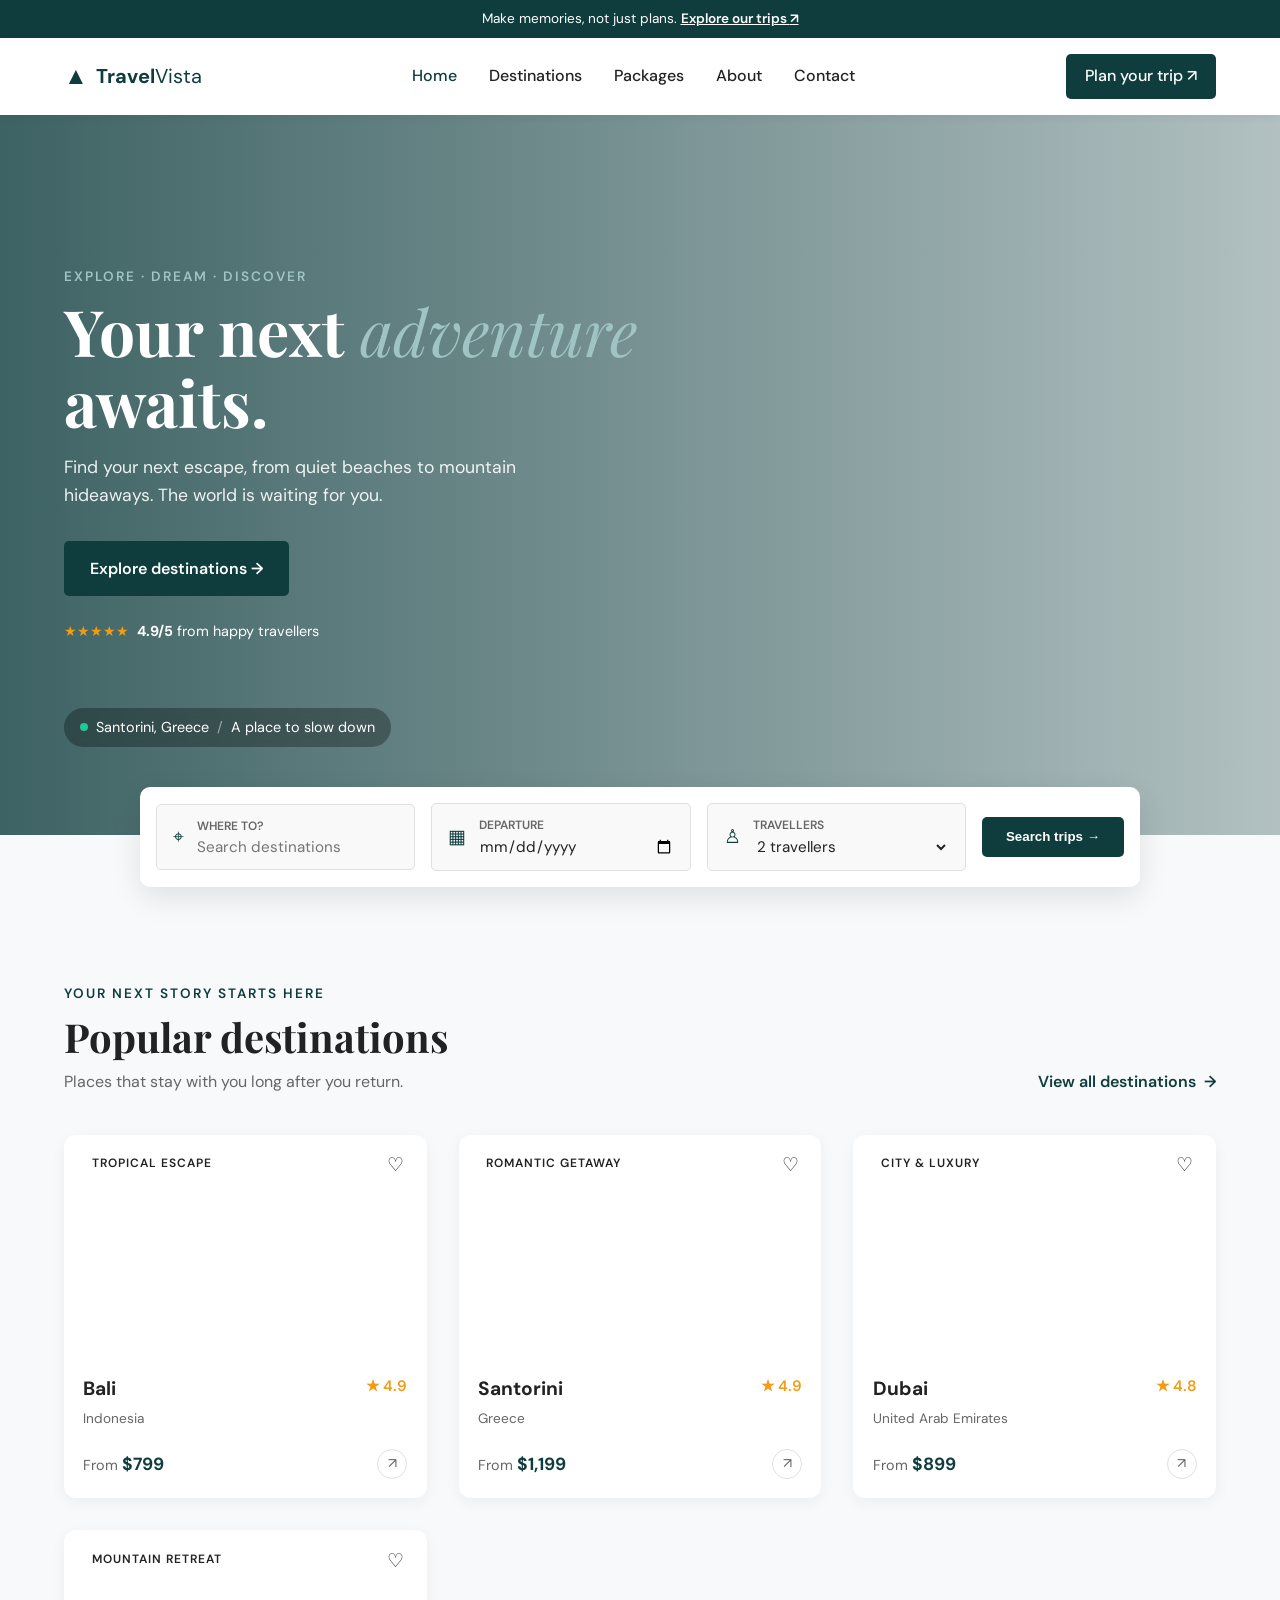
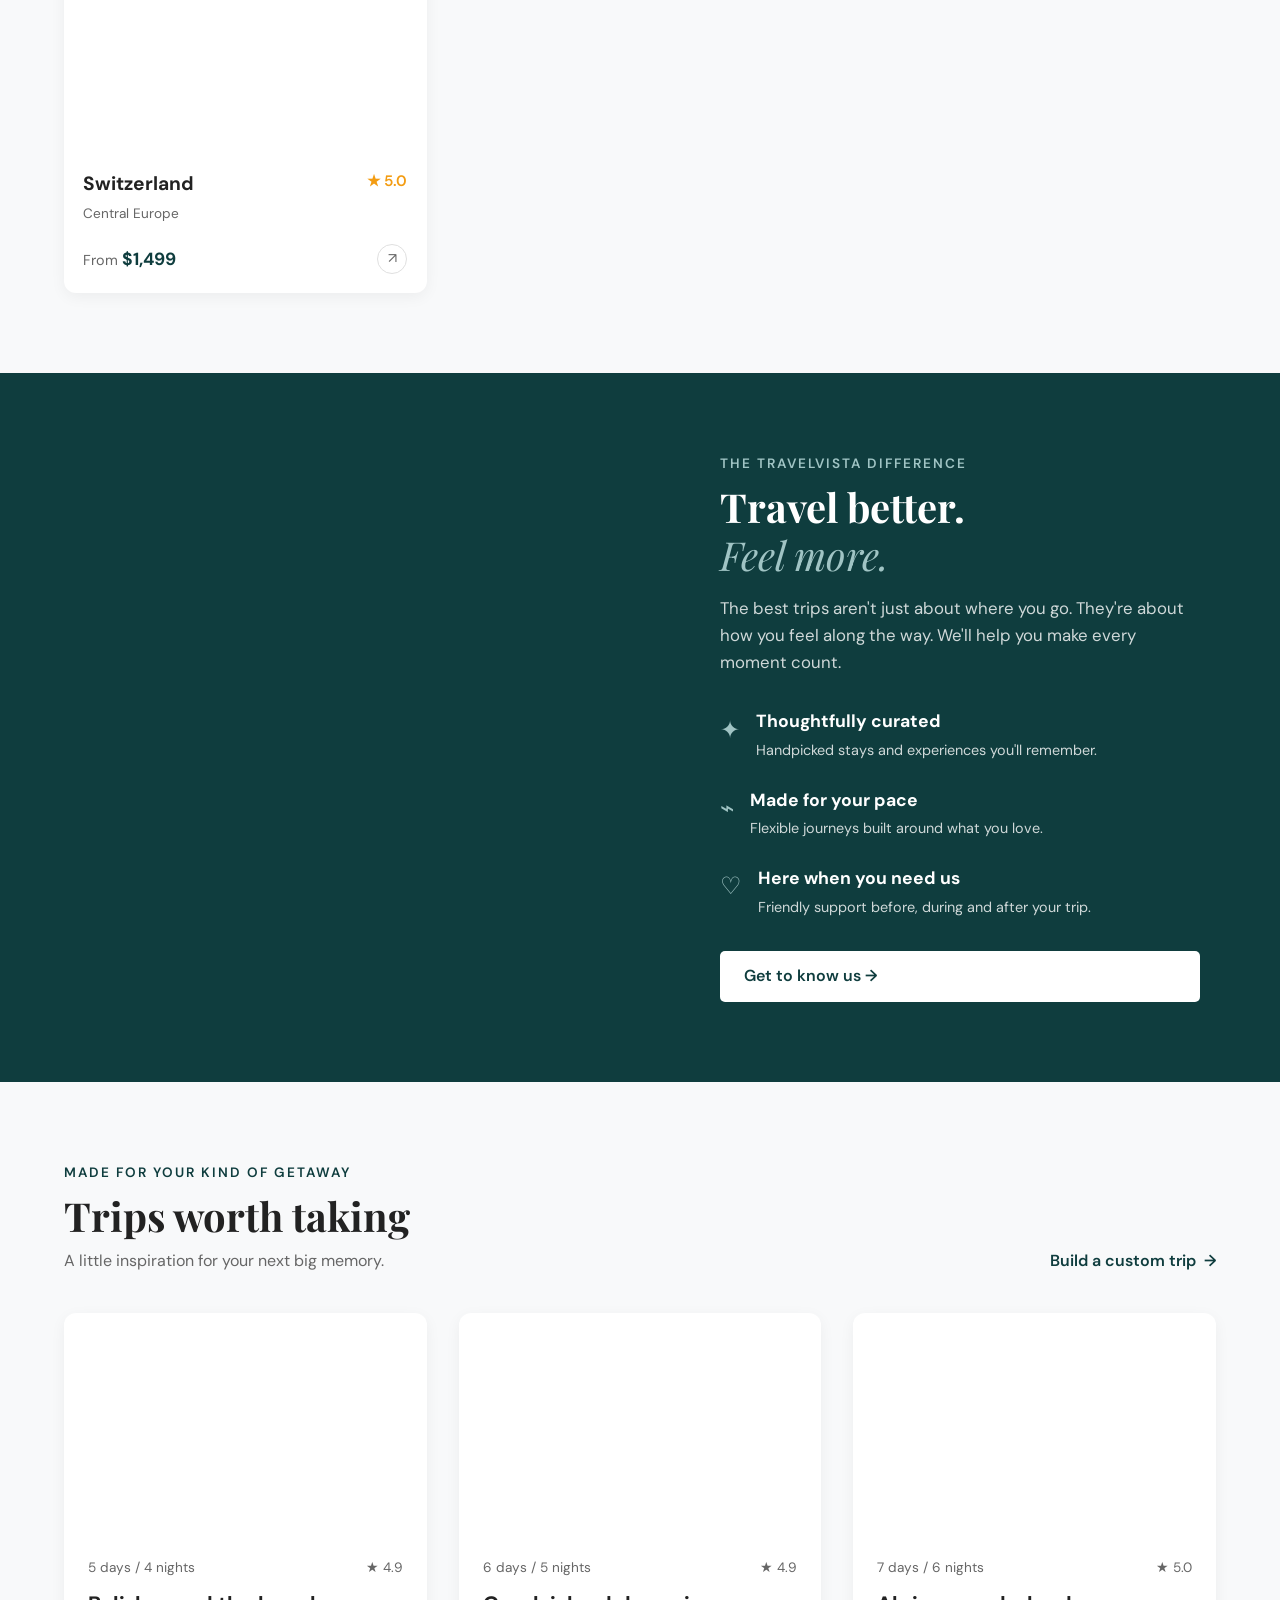
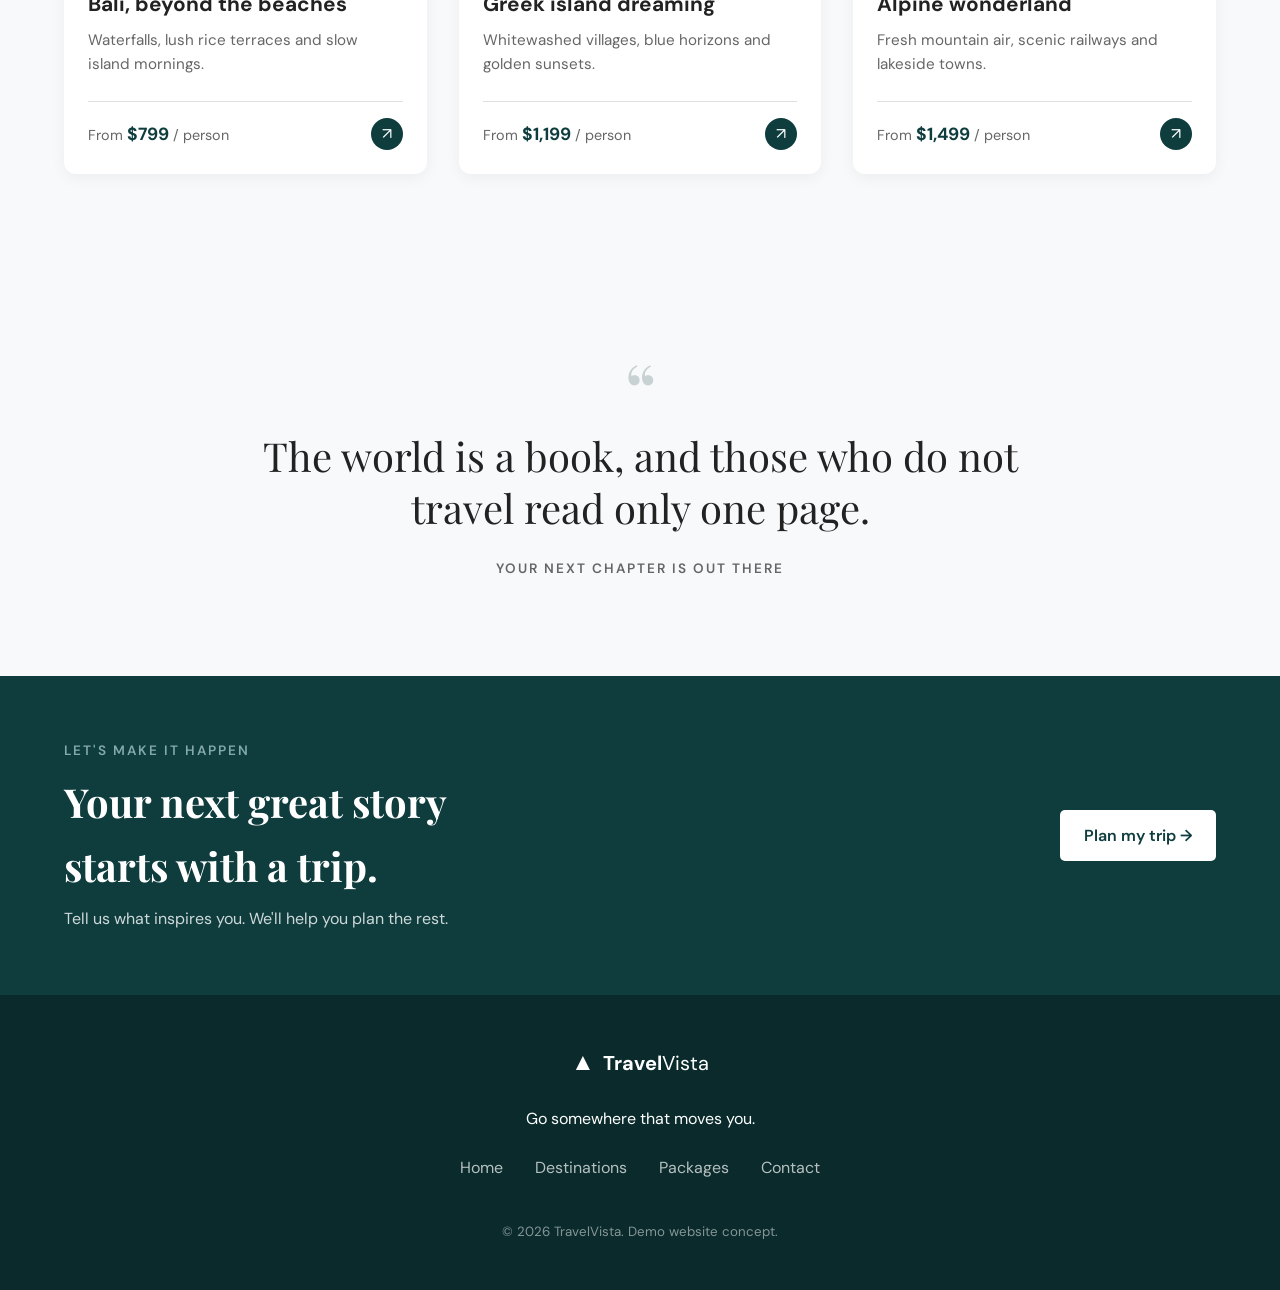
==== commit aa3f7eb6: "Update index.html" ====
--- a/index.html
+++ b/index.html
@@ -12,7 +12,7 @@
   <link rel="preconnect" href="https://images.unsplash.com">
   <link href="https://fonts.googleapis.com/css2?family=DM+Sans:wght@400;500;600;700&family=Playfair+Display:wght@600;700&display=swap" rel="stylesheet">
 
-  <!-- Embedded CSS for perfect visibility & responsiveness -->
+  <!-- Embedded CSS -->
   <style>
     /* === GLOBAL STYLES === */
     :root {
@@ -55,15 +55,15 @@
     .header-cta:hover { background: var(--primary-hover); }
     .menu-toggle { display: none; background: none; border: none; font-size: 1.5rem; cursor: pointer; }
 
-    /* === HERO SECTION === */
+    /* === HERO SECTION (Responsive Fix) === */
     .hero {
       position: relative;
       background-image: url('https://images.unsplash.com/photo-1537996194471-e657df975ab4?auto=format&fit=crop&w=1600&q=60');
       background-size: cover; background-position: center;
+      padding: 8rem 5% 4rem; /* Added more top padding, controlled bottom */
+      display: flex; flex-direction: column; justify-content: center;
+      color: var(--white);
       min-height: 80vh;
-      display: flex; align-items: center;
-      padding: 0 5%;
-      color: var(--white);
     }
     .hero-overlay {
       position: absolute; top: 0; left: 0; right: 0; bottom: 0;
@@ -87,9 +87,13 @@
     .hero-proof { display: flex; align-items: center; gap: 0.5rem; margin-top: 1.5rem; font-size: 0.9rem; }
     .proof-stars { color: #f39c12; }
 
+    /* Hero Caption Fixed for Mobile */
     .hero-caption {
-      position: absolute; bottom: 2rem; left: 5%; z-index: 10;
-      font-size: 0.9rem; display: flex; align-items: center; gap: 0.5rem;
+      position: relative;
+      z-index: 10;
+      margin-top: 4rem; /* Pushes it below the text */
+      align-self: flex-start; /* Aligns to left */
+      font-size: 0.9rem; display: inline-flex; align-items: center; gap: 0.5rem;
       background: rgba(0,0,0,0.3); padding: 0.5rem 1rem; border-radius: 20px; backdrop-filter: blur(5px);
     }
     .caption-dot { width: 8px; height: 8px; background: #20c997; border-radius: 50%; }
@@ -205,6 +209,7 @@
     /* === RESPONSIVE DESIGN === */
     @media (max-width: 992px) {
       .hero h1 { font-size: 3rem; }
+      .hero { padding: 6rem 5% 4rem; }
       .why-section { grid-template-columns: 1fr; }
       .why-photo { min-height: 300px; }
       .why-content { padding: 3rem 5%; }
@@ -214,34 +219,36 @@
       .nav-links, .header-cta { display: none; }
       .menu-toggle { display: block; }
       .hero h1 { font-size: 2.5rem; }
+      .hero-caption { margin-top: 2rem; }
       .search-panel { flex-direction: column; align-items: stretch; }
       .search-field { width: 100%; }
       .search-button { width: 100%; }
       .footer-links { flex-direction: column; gap: 1rem; }
+      .quote-section blockquote { font-size: 1.8rem; }
     }
   </style>
 </head>
 <body>
   
-  <div class="announcement">Make memories, not just plans. <a href="#packages">Explore our trips <span aria-hidden="true">↗</span></a></div>
+  <div class="announcement">Make memories, not just plans. <a href="packages.html">Explore our trips <span aria-hidden="true">↗</span></a></div>
 
   <header class="site-header">
-    <a class="brand" href="#" aria-label="TravelVista home">
+    <a class="brand" href="index.html" aria-label="TravelVista home">
       <span class="brand-mark" aria-hidden="true">▲</span><span>Travel<span class="brand-light">Vista</span></span>
     </a>
     <button class="menu-toggle" aria-label="Open navigation" aria-expanded="false">☰</button>
     <nav class="nav-links" aria-label="Main navigation">
-      <a class="active" href="#">Home</a>
-      <a href="#destinations">Destinations</a>
-      <a href="#packages">Packages</a>
-      <a href="#why-us">About</a>
-      <a href="#contact">Contact</a>
+      <a class="active" href="index.html">Home</a>
+      <a href="destinations.html">Destinations</a>
+      <a href="packages.html">Packages</a>
+      <a href="about.html">About</a>
+      <a href="contact.html">Contact</a>
     </nav>
-    <a class="header-cta" href="#booking">Plan your trip <span aria-hidden="true">↗</span></a>
+    <a class="header-cta" href="booking.html">Plan your trip <span aria-hidden="true">↗</span></a>
   </header>
 
   <main>
-    <!-- Hero -->
+    <!-- Hero Section (Fixed for Mobile) -->
     <section class="hero">
       <div class="hero-overlay"></div>
       <div class="hero-content">
@@ -251,10 +258,12 @@
         <a class="button button-primary" href="#destinations">Explore destinations <span aria-hidden="true">→</span></a>
         <div class="hero-proof"><span class="proof-stars">★★★★★</span><span><strong>4.9/5</strong> from happy travellers</span></div>
       </div>
-      <div class="hero-caption"><span class="caption-dot"></span> Santorini, Greece <span class="caption-divider">/</span> A place to slow down</div>
-    </section>
-
-    <!-- Search -->
+      <div class="hero-caption">
+        <span class="caption-dot"></span> Santorini, Greece <span class="caption-divider">/</span> A place to slow down
+      </div>
+    </section>
+
+    <!-- Search Panel -->
     <section class="search-wrap" id="booking" aria-label="Search trips">
       <form class="search-panel" id="search-form">
         <label class="search-field">
@@ -274,29 +283,29 @@
       <p class="search-message" id="search-message" aria-live="polite"></p>
     </section>
 
-    <!-- Destinations -->
+    <!-- Destinations Section -->
     <section class="section destinations-section" id="destinations">
       <div class="section-heading">
         <div><p class="eyebrow">YOUR NEXT STORY STARTS HERE</p><h2>Popular destinations</h2><p class="section-copy">Places that stay with you long after you return.</p></div>
-        <a class="text-link" href="#packages">View all destinations <span aria-hidden="true">→</span></a>
+        <a class="text-link" href="destinations.html">View all destinations <span aria-hidden="true">→</span></a>
       </div>
       <div class="destination-grid">
-        <a class="destination-card" href="#packages" data-destination="Bali">
+        <a class="destination-card" href="destinations.html" data-destination="Bali">
           <div class="destination-image bali"><span class="card-tag">TROPICAL ESCAPE</span><span class="heart" aria-label="Save Bali">♡</span></div>
           <div class="destination-info"><div><h3>Bali</h3><p>Indonesia</p></div><span class="rating">★ 4.9</span></div>
           <div class="card-bottom"><span>From <strong>$799</strong></span><span class="round-arrow" aria-hidden="true">↗</span></div>
         </a>
-        <a class="destination-card" href="#packages" data-destination="Santorini">
+        <a class="destination-card" href="destinations.html" data-destination="Santorini">
           <div class="destination-image santorini"><span class="card-tag">ROMANTIC GETAWAY</span><span class="heart" aria-label="Save Santorini">♡</span></div>
           <div class="destination-info"><div><h3>Santorini</h3><p>Greece</p></div><span class="rating">★ 4.9</span></div>
           <div class="card-bottom"><span>From <strong>$1,199</strong></span><span class="round-arrow" aria-hidden="true">↗</span></div>
         </a>
-        <a class="destination-card" href="#packages" data-destination="Dubai">
+        <a class="destination-card" href="destinations.html" data-destination="Dubai">
           <div class="destination-image dubai"><span class="card-tag">CITY & LUXURY</span><span class="heart" aria-label="Save Dubai">♡</span></div>
           <div class="destination-info"><div><h3>Dubai</h3><p>United Arab Emirates</p></div><span class="rating">★ 4.8</span></div>
           <div class="card-bottom"><span>From <strong>$899</strong></span><span class="round-arrow" aria-hidden="true">↗</span></div>
         </a>
-        <a class="destination-card" href="#packages" data-destination="Switzerland">
+        <a class="destination-card" href="destinations.html" data-destination="Switzerland">
           <div class="destination-image switzerland"><span class="card-tag">MOUNTAIN RETREAT</span><span class="heart" aria-label="Save Switzerland">♡</span></div>
           <div class="destination-info"><div><h3>Switzerland</h3><p>Central Europe</p></div><span class="rating">★ 5.0</span></div>
           <div class="card-bottom"><span>From <strong>$1,499</strong></span><span class="round-arrow" aria-hidden="true">↗</span></div>
@@ -305,7 +314,7 @@
       <p class="empty-state" id="empty-state" hidden>No matching destinations yet. Try Bali, Santorini, Dubai or Switzerland.</p>
     </section>
 
-    <!-- Why Us -->
+    <!-- Why Us Section -->
     <section class="why-section" id="why-us">
       <div class="why-photo" role="img" aria-label="Traveller looking at a scenic mountain landscape"></div>
       <div class="why-content">
@@ -317,45 +326,50 @@
           <div class="benefit"><span class="benefit-icon">⌁</span><div><h3>Made for your pace</h3><p>Flexible journeys built around what you love.</p></div></div>
           <div class="benefit"><span class="benefit-icon">♡</span><div><h3>Here when you need us</h3><p>Friendly support before, during and after your trip.</p></div></div>
         </div>
-        <a class="button button-light" href="#contact">Get to know us <span aria-hidden="true">→</span></a>
-      </div>
-    </section>
-
-    <!-- Packages -->
+        <a class="button button-light" href="contact.html">Get to know us <span aria-hidden="true">→</span></a>
+      </div>
+    </section>
+
+    <!-- Packages Section -->
     <section class="section packages-section" id="packages">
       <div class="section-heading">
         <div><p class="eyebrow">MADE FOR YOUR KIND OF GETAWAY</p><h2>Trips worth taking</h2><p class="section-copy">A little inspiration for your next big memory.</p></div>
-        <a class="text-link" href="#contact">Build a custom trip <span aria-hidden="true">→</span></a>
+        <a class="text-link" href="contact.html">Build a custom trip <span aria-hidden="true">→</span></a>
       </div>
       <div class="package-grid">
-        <article class="package-card"><div class="package-image bali"></div><div class="package-body"><div class="package-meta"><span>5 days / 4 nights</span><span>★ 4.9</span></div><h3>Bali, beyond the beaches</h3><p>Waterfalls, lush rice terraces and slow island mornings.</p><div class="package-footer"><span>From <strong>$799</strong> / person</span><a href="#contact" aria-label="Ask about Bali escape">↗</a></div></div></article>
-        <article class="package-card"><div class="package-image santorini"></div><div class="package-body"><div class="package-meta"><span>6 days / 5 nights</span><span>★ 4.9</span></div><h3>Greek island dreaming</h3><p>Whitewashed villages, blue horizons and golden sunsets.</p><div class="package-footer"><span>From <strong>$1,199</strong> / person</span><a href="#contact" aria-label="Ask about Greek island tour">↗</a></div></div></article>
-        <article class="package-card"><div class="package-image switzerland"></div><div class="package-body"><div class="package-meta"><span>7 days / 6 nights</span><span>★ 5.0</span></div><h3>Alpine wonderland</h3><p>Fresh mountain air, scenic railways and lakeside towns.</p><div class="package-footer"><span>From <strong>$1,499</strong> / person</span><a href="#contact" aria-label="Ask about Alpine adventure">↗</a></div></div></article>
-      </div>
-    </section>
-
-    <!-- Quote -->
+        <article class="package-card"><div class="package-image bali"></div><div class="package-body"><div class="package-meta"><span>5 days / 4 nights</span><span>★ 4.9</span></div><h3>Bali, beyond the beaches</h3><p>Waterfalls, lush rice terraces and slow island mornings.</p><div class="package-footer"><span>From <strong>$799</strong> / person</span><a href="packages.html" aria-label="Ask about Bali escape">↗</a></div></div></article>
+        <article class="package-card"><div class="package-image santorini"></div><div class="package-body"><div class="package-meta"><span>6 days / 5 nights</span><span>★ 4.9</span></div><h3>Greek island dreaming</h3><p>Whitewashed villages, blue horizons and golden sunsets.</p><div class="package-footer"><span>From <strong>$1,199</strong> / person</span><a href="packages.html" aria-label="Ask about Greek island tour">↗</a></div></div></article>
+        <article class="package-card"><div class="package-image switzerland"></div><div class="package-body"><div class="package-meta"><span>7 days / 6 nights</span><span>★ 5.0</span></div><h3>Alpine wonderland</h3><p>Fresh mountain air, scenic railways and lakeside towns.</p><div class="package-footer"><span>From <strong>$1,499</strong> / person</span><a href="packages.html" aria-label="Ask about Alpine adventure">↗</a></div></div></article>
+      </div>
+    </section>
+
+    <!-- Quote Section -->
     <section class="quote-section">
       <span class="quote-mark" aria-hidden="true">“</span>
       <blockquote>The world is a book, and those who do not travel read only one page.</blockquote>
       <p>YOUR NEXT CHAPTER IS OUT THERE</p>
     </section>
 
-    <!-- Final CTA -->
+    <!-- Final CTA Section -->
     <section class="final-cta" id="contact">
       <div><p class="eyebrow light">LET'S MAKE IT HAPPEN</p><h2>Your next great story<br>starts with a trip.</h2><p>Tell us what inspires you. We'll help you plan the rest.</p></div>
-      <a class="button button-light" href="mailto:hello@travelvista.example?subject=Plan%20my%20trip">Plan my trip <span aria-hidden="true">→</span></a>
+      <a class="button button-light" href="booking.html">Plan my trip <span aria-hidden="true">→</span></a>
     </section>
   </main>
 
   <footer class="site-footer">
-    <a class="brand footer-brand" href="#"><span class="brand-mark" aria-hidden="true">▲</span><span>Travel<span class="brand-light">Vista</span></span></a>
+    <a class="brand footer-brand" href="index.html"><span class="brand-mark" aria-hidden="true">▲</span><span>Travel<span class="brand-light">Vista</span></span></a>
     <p>Go somewhere that moves you.</p>
-    <div class="footer-links"><a href="#">Home</a><a href="#destinations">Destinations</a><a href="#packages">Packages</a><a href="#contact">Contact</a></div>
+    <div class="footer-links">
+      <a href="index.html">Home</a>
+      <a href="destinations.html">Destinations</a>
+      <a href="packages.html">Packages</a>
+      <a href="contact.html">Contact</a>
+    </div>
     <small>© <span id="year"></span> TravelVista. Demo website concept.</small>
   </footer>
 
-  <!-- Embedded Script for Interactivity -->
+  <!-- Embedded Script -->
   <script>
     // 1. Update Year
     document.getElementById('year').textContent = new Date().getFullYear();
@@ -367,7 +381,6 @@
       menuToggle.addEventListener('click', () => {
         const isExpanded = menuToggle.getAttribute('aria-expanded') === 'true';
         menuToggle.setAttribute('aria-expanded', !isExpanded);
-        // Basic inline style toggle for simplicity
         if (navLinks.style.display === 'flex') {
           navLinks.style.display = 'none';
         } else {
@@ -384,7 +397,7 @@
       });
     }
 
-    // 3. Simple Search Form Interaction
+    // 3. Search Form Interaction
     const searchForm = document.getElementById('search-form');
     const searchMessage = document.getElementById('search-message');
     if(searchForm) {
@@ -393,7 +406,6 @@
         const dest = document.getElementById('destination-input').value;
         if(dest) {
           searchMessage.textContent = `Searching for trips to ${dest}...`;
-          // Optional: Hide message after 3 seconds
           setTimeout(() => { searchMessage.textContent = ''; }, 3000);
         } else {
           searchMessage.textContent = `Please enter a destination.`;
